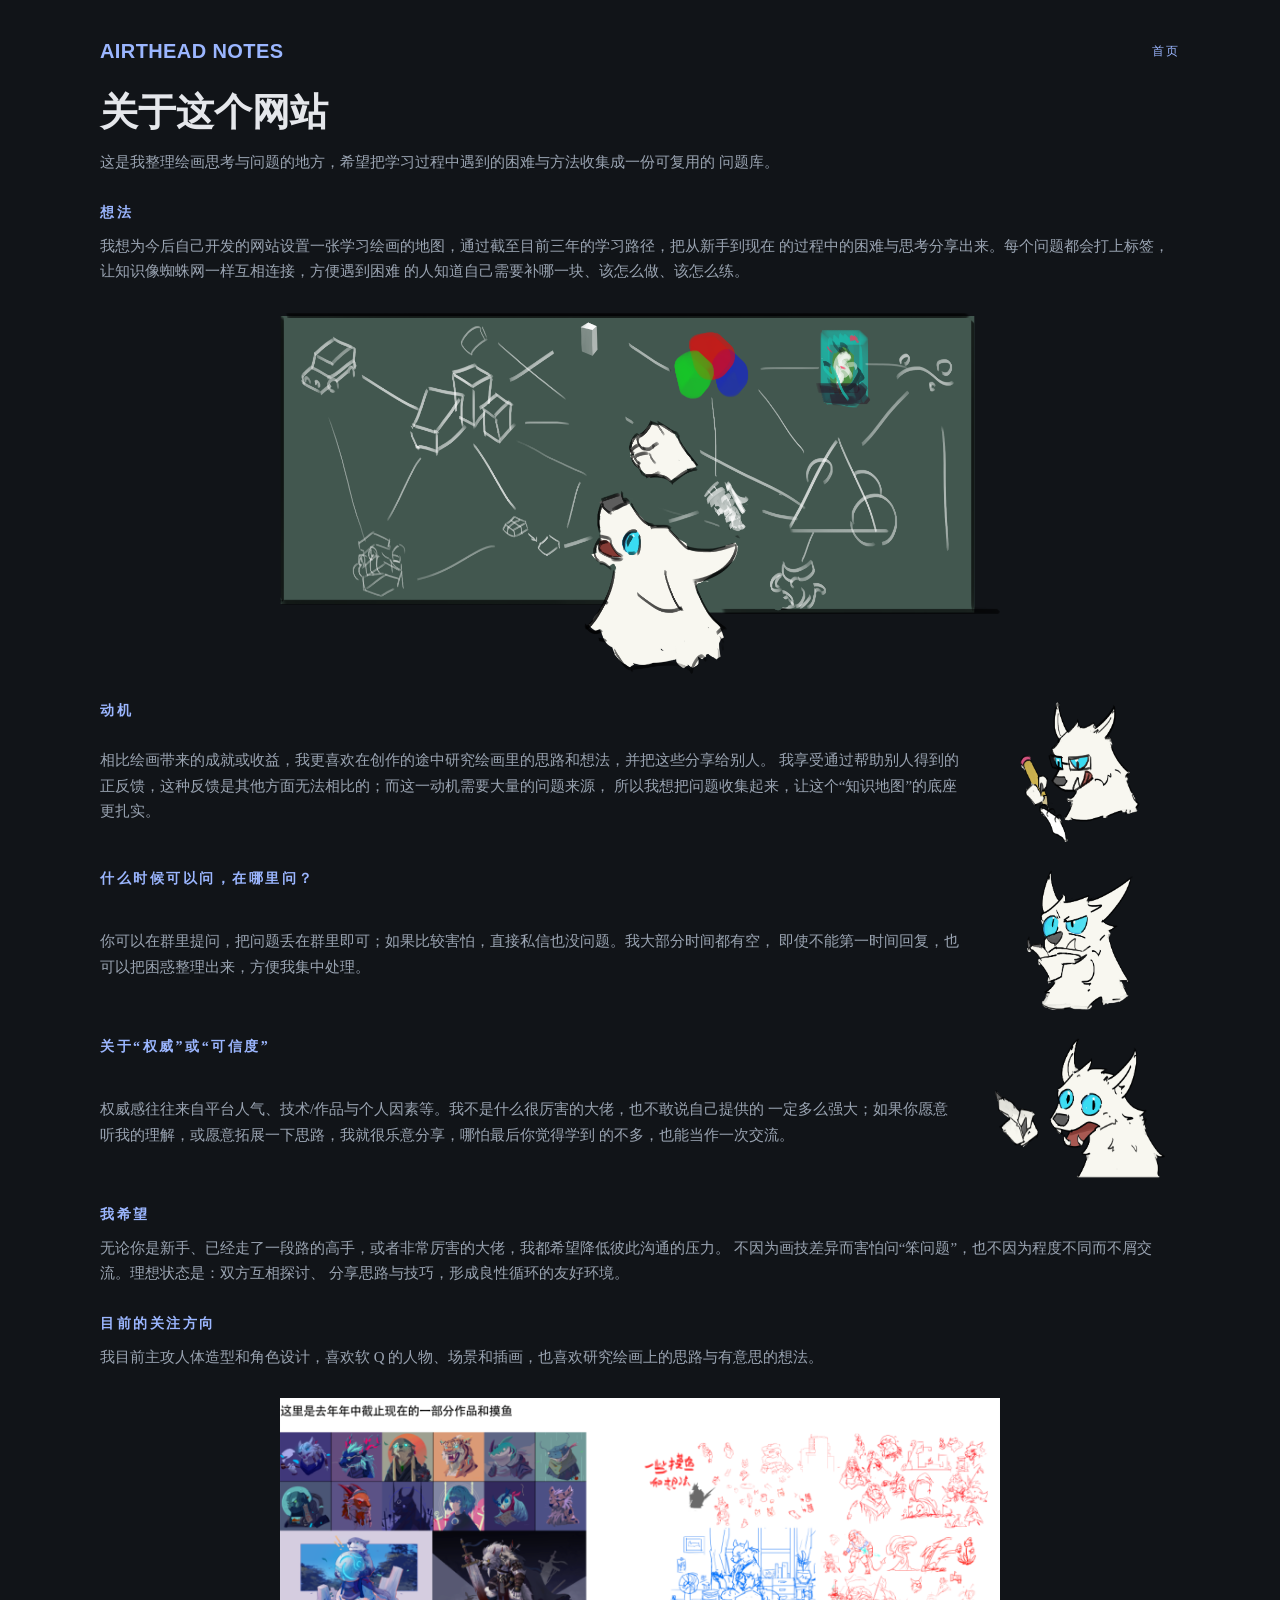
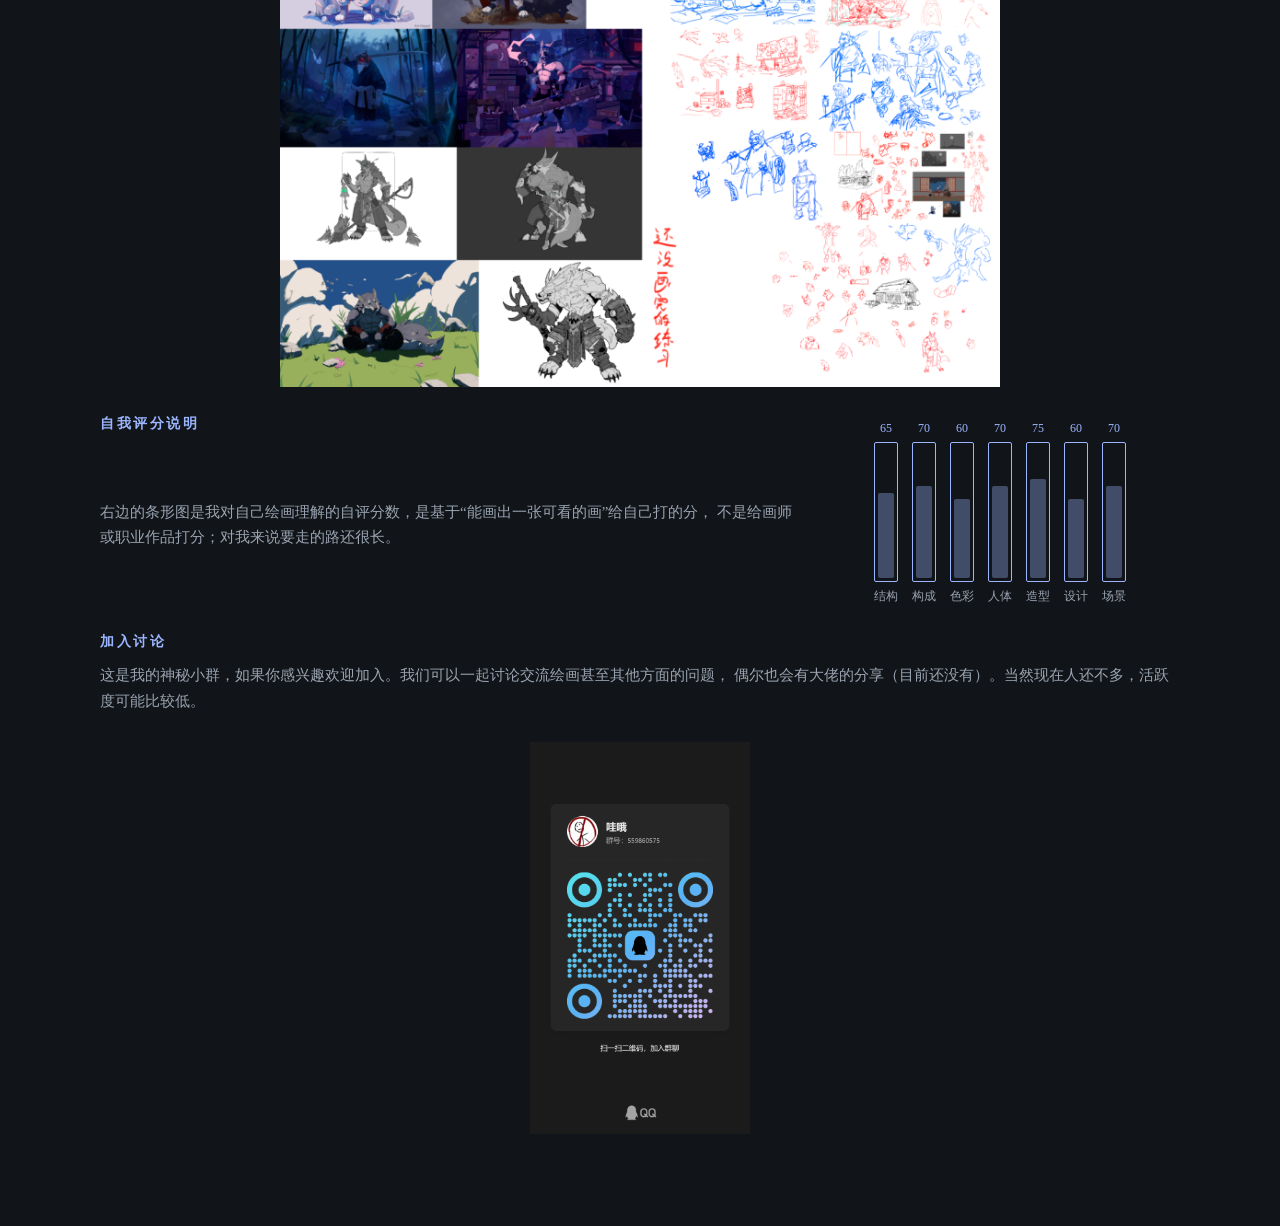
==== pages/about/index.html @ 58196b85 "完善关于页信息" ====
<!DOCTYPE html>
<html lang="zh-Hans" data-theme="dark">
  <head>
    <meta charset="UTF-8" />
    <meta name="viewport" content="width=device-width, initial-scale=1.0" />
    <title>关于 · Airthead</title>
    <link rel="stylesheet" href="../../assets/styles/base.css" />
    <link rel="stylesheet" href="../../assets/styles/common.css" />
    <style>
      .about-hero,
      .about-section {
        display: grid;
        gap: 12px;
        margin-bottom: 28px;
      }

      .about-hero h1 {
        margin: 0;
        font-family: "Optima", "Candara", "Trebuchet MS", sans-serif;
        font-size: clamp(26px, 3vw, 40px);
      }

      .about-hero p,
      .about-section p {
        margin: 0;
        color: var(--muted);
        font-size: 15px;
        line-height: 1.7;
      }

      .about-section h2 {
        margin: 0;
        font-size: 14px;
        text-transform: uppercase;
        letter-spacing: 0.18em;
        color: var(--sage);
      }

      .about-figure {
        margin: 0 0 28px;
      }

      .about-figure img {
        width: 100%;
        height: auto;
      }

      .about-figure.center img {
        width: min(100%, 720px);
        margin: 0 auto;
      }

      .about-figure.qr img {
        width: min(220px, 60vw);
        margin: 0 auto;
      }

      .about-row {
        display: flex;
        flex-wrap: wrap;
        gap: 20px;
        margin-bottom: 28px;
      }

      .about-row .about-section {
        flex: 1 1 320px;
        margin-bottom: 0;
      }

      .about-row .about-figure {
        flex: 0 1 200px;
        margin: 0;
        display: flex;
        justify-content: flex-end;
      }

      .about-row .about-figure img {
        max-height: 140px;
        object-fit: contain;
      }

      .rating-chart {
        flex: 0 1 360px;
        display: flex;
        align-items: flex-end;
        justify-content: center;
        gap: 14px;
        padding-top: 6px;
        margin-left: auto;
      }

      .rating-item {
        display: grid;
        justify-items: center;
        gap: 6px;
        font-size: 12px;
        color: var(--muted);
      }

      .rating-value {
        font-size: 12px;
        color: var(--sage);
      }

      .rating-bar {
        width: 24px;
        height: 140px;
        border: 1px solid var(--sage);
        padding: 3px;
        display: flex;
        align-items: flex-end;
        border-radius: 2px;
      }

      .rating-fill {
        width: 100%;
        height: calc(var(--value) * 1%);
        background: color-mix(in srgb, var(--sage) 35%, transparent);
        border-radius: 2px;
      }

      @media (max-width: 720px) {
        .about-row .about-figure {
          flex-basis: 100%;
          justify-content: center;
        }

        .rating-chart {
          flex: 1 1 100%;
          width: 100%;
          margin-left: 0;
          justify-content: center;
        }
      }
    </style>
  </head>
  <body>
    <div class="container">
      <nav class="nav">
        <div class="brand">Airthead Notes</div>
        <div class="nav-links">
          <a href="../home/">首页</a>
        </div>
      </nav>

      <header class="about-hero">
        <h1>关于这个网站</h1>
        <p>
          这是我整理绘画思考与问题的地方，希望把学习过程中遇到的困难与方法收集成一份可复用的
          问题库。
        </p>
      </header>

      <section class="about-section">
        <h2>想法</h2>
        <p>
          我想为今后自己开发的网站设置一张学习绘画的地图，通过截至目前三年的学习路径，把从新手到现在
          的过程中的困难与思考分享出来。每个问题都会打上标签，让知识像蜘蛛网一样互相连接，方便遇到困难
          的人知道自己需要补哪一块、该怎么做、该怎么练。
        </p>
      </section>

      <figure class="about-figure center">
        <img src="./img/001.png" alt="学习路径与问题地图" />
      </figure>

      <div class="about-row">
        <section class="about-section">
          <h2>动机</h2>
          <p>
            相比绘画带来的成就或收益，我更喜欢在创作的途中研究绘画里的思路和想法，并把这些分享给别人。
            我享受通过帮助别人得到的正反馈，这种反馈是其他方面无法相比的；而这一动机需要大量的问题来源，
            所以我想把问题收集起来，让这个“知识地图”的底座更扎实。
          </p>
        </section>

        <figure class="about-figure">
          <img src="./img/002.png" alt="动机相关草图" />
        </figure>
      </div>

      <div class="about-row">
        <section class="about-section">
          <h2>什么时候可以问，在哪里问？</h2>
          <p>
            你可以在群里提问，把问题丢在群里即可；如果比较害怕，直接私信也没问题。我大部分时间都有空，
            即使不能第一时间回复，也可以把困惑整理出来，方便我集中处理。
          </p>
        </section>

        <figure class="about-figure">
          <img src="./img/003.png" alt="提问方式与交流" />
        </figure>
      </div>

      <div class="about-row">
        <section class="about-section">
          <h2>关于“权威”或“可信度”</h2>
          <p>
            权威感往往来自平台人气、技术/作品与个人因素等。我不是什么很厉害的大佬，也不敢说自己提供的
            一定多么强大；如果你愿意听我的理解，或愿意拓展一下思路，我就很乐意分享，哪怕最后你觉得学到
            的不多，也能当作一次交流。
          </p>
        </section>

        <figure class="about-figure">
          <img src="./img/004.png" alt="可信度与交流说明" />
        </figure>
      </div>



      <section class="about-section">
        <h2>我希望</h2>
        <p>
          无论你是新手、已经走了一段路的高手，或者非常厉害的大佬，我都希望降低彼此沟通的压力。
          不因为画技差异而害怕问“笨问题”，也不因为程度不同而不屑交流。理想状态是：双方互相探讨、
          分享思路与技巧，形成良性循环的友好环境。
        </p>
      </section>

      <section class="about-section">
        <h2>目前的关注方向</h2>
        <p>
          我目前主攻人体造型和角色设计，喜欢软 Q 的人物、场景和插画，也喜欢研究绘画上的思路与有意思的想法。
        </p>
      </section>

      <figure class="about-figure center">
        <img src="./img/006.png" alt="目前关注方向展示" />
      </figure>

      <div class="about-row">
        <section class="about-section">
          <h2>自我评分说明</h2>
          <p>
            右边的条形图是我对自己绘画理解的自评分数，是基于“能画出一张可看的画”给自己打的分，
            不是给画师或职业作品打分；对我来说要走的路还很长。
          </p>
        </section>

        <div class="rating-chart" aria-label="自我评分条形图">
          <div class="rating-item" style="--value: 65">
            <span class="rating-value">65</span>
            <div class="rating-bar"><div class="rating-fill"></div></div>
            <span class="rating-label">结构</span>
          </div>
          <div class="rating-item" style="--value: 70">
            <span class="rating-value">70</span>
            <div class="rating-bar"><div class="rating-fill"></div></div>
            <span class="rating-label">构成</span>
          </div>
          <div class="rating-item" style="--value: 60">
            <span class="rating-value">60</span>
            <div class="rating-bar"><div class="rating-fill"></div></div>
            <span class="rating-label">色彩</span>
          </div>
          <div class="rating-item" style="--value: 70">
            <span class="rating-value">70</span>
            <div class="rating-bar"><div class="rating-fill"></div></div>
            <span class="rating-label">人体</span>
          </div>
          <div class="rating-item" style="--value: 75">
            <span class="rating-value">75</span>
            <div class="rating-bar"><div class="rating-fill"></div></div>
            <span class="rating-label">造型</span>
          </div>
          <div class="rating-item" style="--value: 60">
            <span class="rating-value">60</span>
            <div class="rating-bar"><div class="rating-fill"></div></div>
            <span class="rating-label">设计</span>
          </div>
          <div class="rating-item" style="--value: 70">
            <span class="rating-value">70</span>
            <div class="rating-bar"><div class="rating-fill"></div></div>
            <span class="rating-label">场景</span>
          </div>
        </div>
      </div>

      <section class="about-section">
        <h2>加入讨论</h2>
        <p>
          这是我的神秘小群，如果你感兴趣欢迎加入。我们可以一起讨论交流绘画甚至其他方面的问题，
          偶尔也会有大佬的分享（目前还没有）。当然现在人还不多，活跃度可能比较低。
        </p>
      </section>

      <figure class="about-figure qr">
        <img src="./img/005.jpg" alt="阶段性作品与练习" />
      </figure>
    </div>
  </body>
</html>
---- assets/styles/base.css ----
/* 字体 */
@font-face {
  font-family: "Iosevka Aile";
  src: local("Iosevka Aile"), local("Iosevka");
  font-weight: 400 700;
  font-style: normal;
  font-display: swap;
}

/* 基础变量（可通过 html[data-theme] 强制切换） */
:root {
  color-scheme: light dark;
  --bg: #f6f7f9;
  --ink: #1f2937;
  --muted: #6b7280;
  --sage: #1d4ed8;
  --line: rgba(15, 23, 42, 0.12);
  --max: 1080px;
}

@media (prefers-color-scheme: dark) {
  :root {
    --bg: #111418;
    --ink: #e5e7eb;
    --muted: #9aa4b2;
    --sage: #9bb6ff;
    --line: rgba(226, 232, 240, 0.2);
  }
}

html[data-theme="light"] {
  --bg: #f6f7f9;
  --ink: #1f2937;
  --muted: #6b7280;
  --sage: #1d4ed8;
  --line: rgba(15, 23, 42, 0.12);
}

html[data-theme="dark"] {
  --bg: #111418;
  --ink: #e5e7eb;
  --muted: #9aa4b2;
  --sage: #9bb6ff;
  --line: rgba(226, 232, 240, 0.2);
}

/* 基础重置 */
* {
  box-sizing: border-box;
}

/* 页面基础样式 */
body {
  margin: 0;
  font-family: "Palatino Linotype", "Book Antiqua", Palatino, "Iosevka Aile", serif;
  color: var(--ink);
  background: var(--bg);
  min-height: 100vh;
}

/* 链接默认样式 */
a {
  color: inherit;
  text-decoration: none;
}

/* 图片默认 */
img {
  max-width: 100%;
  display: block;
}
---- assets/styles/common.css ----
/* 通用布局：两页共用（容器 + 顶部） */
.container {
  width: min(92%, var(--max));
  margin: 0 auto;
  padding: 40px 0 64px;
}

.nav {
  display: flex;
  align-items: center;
  gap: 16px;
  margin-bottom: 24px;
}

.brand {
  font-family: "Optima", "Candara", "Trebuchet MS", sans-serif;
  font-weight: 600;
  letter-spacing: 0.02em;
  font-size: 20px;
  text-transform: uppercase;
  color: var(--sage);
}

.nav-links {
  margin-left: auto;
  display: flex;
  gap: 12px;
  font-size: 12px;
  text-transform: uppercase;
  letter-spacing: 0.18em;
  color: var(--sage);
}

.nav-links a {
  color: var(--sage);
}

/* 通用响应式：小屏留白收紧 */
@media (max-width: 720px) {
  .container {
    padding: 28px 0 48px;
  }
}
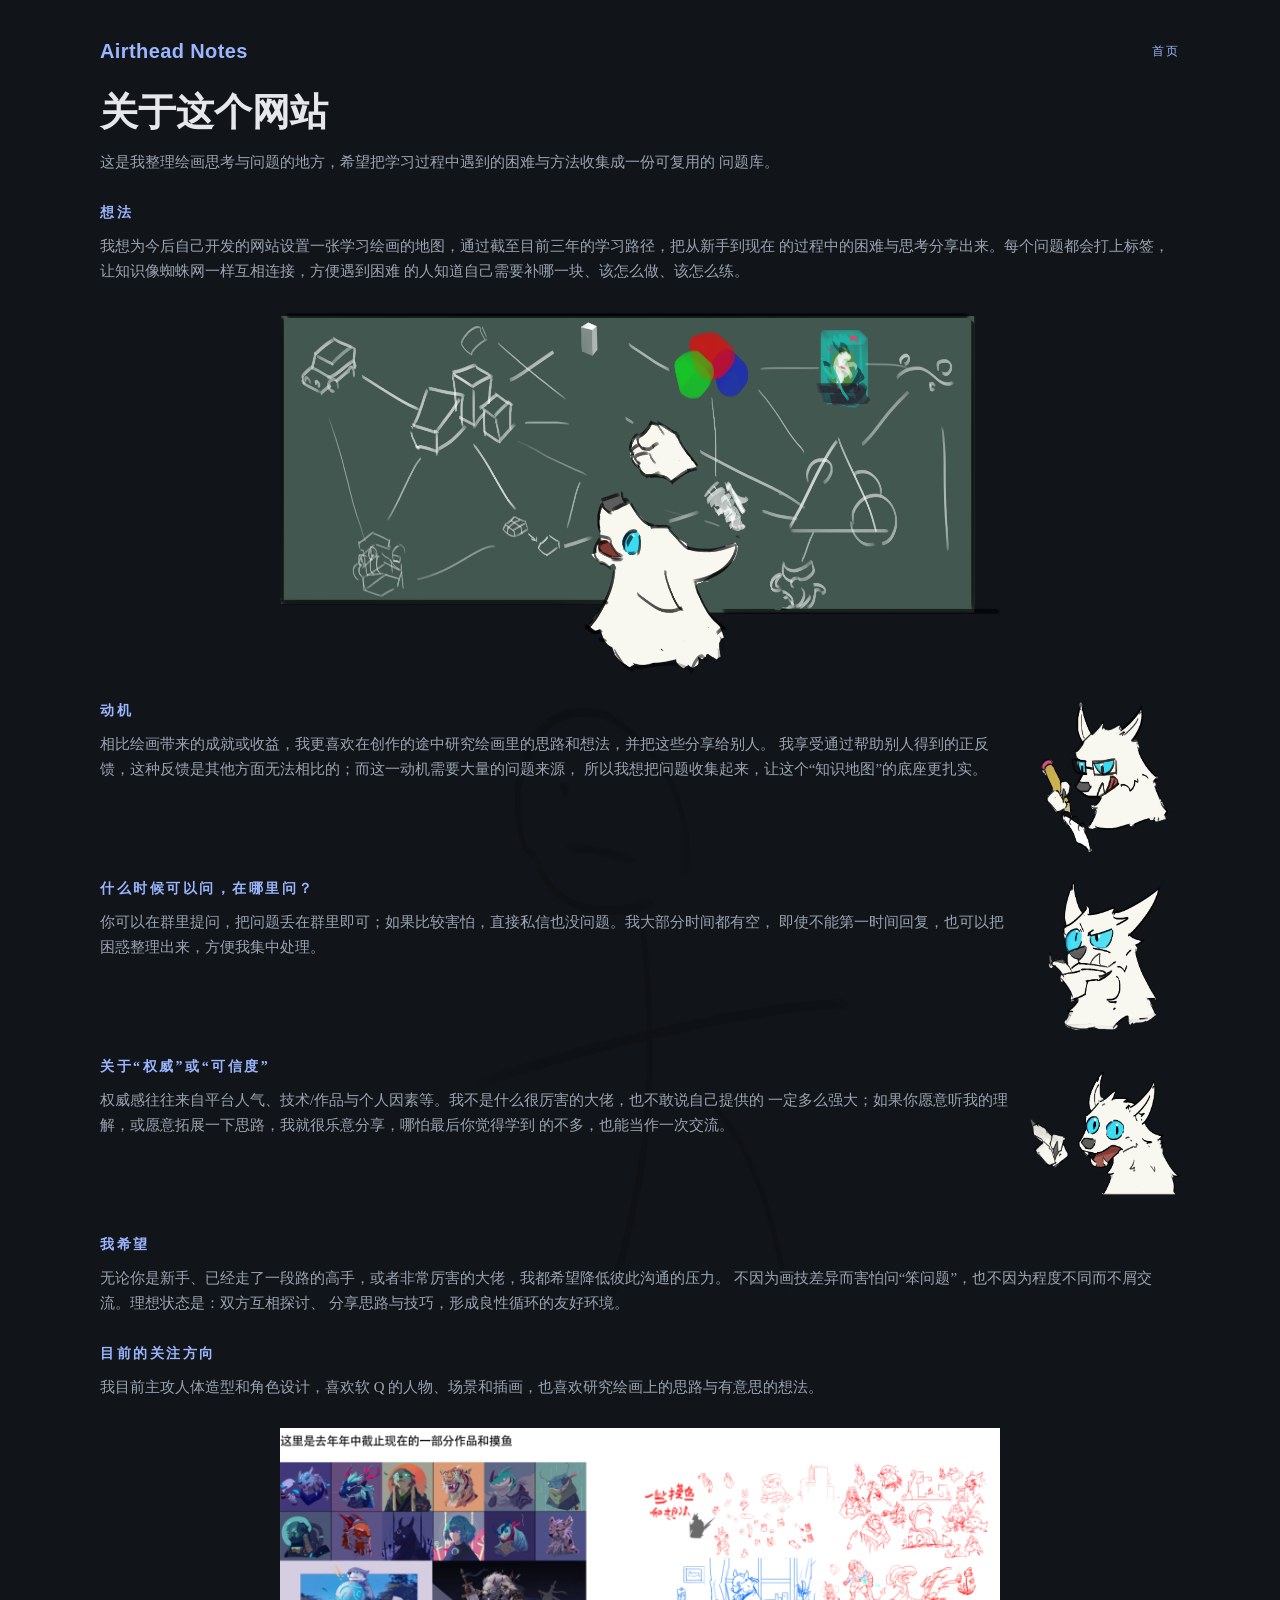
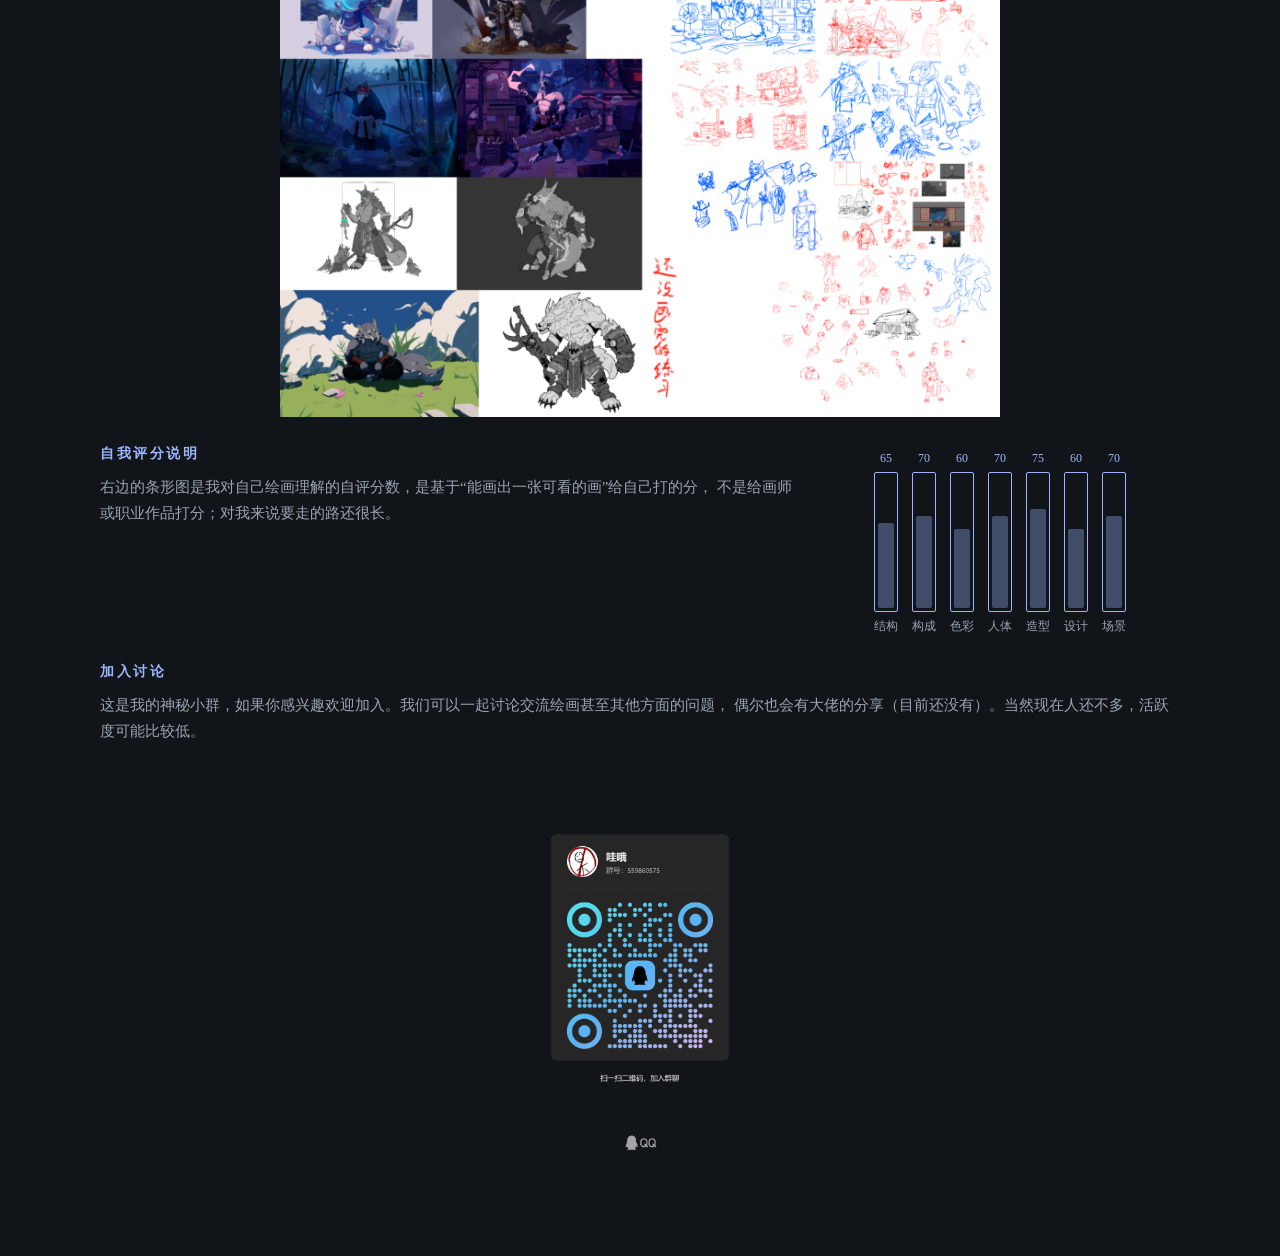
==== commit 2ea77244: "对详情页细节进行一些调整" ====
--- a/pages/about/index.html
+++ b/pages/about/index.html
@@ -31,7 +31,6 @@
       .about-section h2 {
         margin: 0;
         font-size: 14px;
-        text-transform: uppercase;
         letter-spacing: 0.18em;
         color: var(--sage);
       }
@@ -46,47 +45,66 @@
       }
 
       .about-figure.center img {
-        width: min(100%, 720px);
+        width: 720px;
+      }
+
+      .about-figure.qr img {
+        width: 220px;
+      }
+
+      .about-figure.center img,
+      .about-figure.qr img {
         margin: 0 auto;
       }
 
-      .about-figure.qr img {
-        width: min(220px, 60vw);
-        margin: 0 auto;
-      }
-
-      .about-row {
-        display: flex;
-        flex-wrap: wrap;
+      .about-split {
+        display: grid;
+        grid-template-columns: 1fr auto;
         gap: 20px;
+        align-items: start;
         margin-bottom: 28px;
       }
 
-      .about-row .about-section {
-        flex: 1 1 320px;
+      .about-split .about-section {
         margin-bottom: 0;
       }
 
-      .about-row .about-figure {
-        flex: 0 1 200px;
-        margin: 0;
-        display: flex;
-        justify-content: flex-end;
-      }
-
-      .about-row .about-figure img {
-        max-height: 140px;
-        object-fit: contain;
+      .about-split .about-figure {
+        margin: 0;
+      }
+
+      .about-split .about-figure img {
+        width: 150px;
+        height: auto;
+        display: block;
+      }
+
+      .about-frame {
+        position: relative;
+      }
+
+      .about-frame::before {
+        content: "";
+        position: absolute;
+        inset: 0;
+        background: url("./img/007.png") no-repeat center;
+        background-size: clamp(260px, 60%, 520px) auto;
+        opacity: 0.16;
+        pointer-events: none;
+      }
+
+      .about-frame > * {
+        position: relative;
+        z-index: 1;
       }
 
       .rating-chart {
-        flex: 0 1 360px;
+        width: 360px;
         display: flex;
         align-items: flex-end;
         justify-content: center;
         gap: 14px;
         padding-top: 6px;
-        margin-left: auto;
       }
 
       .rating-item {
@@ -119,19 +137,6 @@
         border-radius: 2px;
       }
 
-      @media (max-width: 720px) {
-        .about-row .about-figure {
-          flex-basis: 100%;
-          justify-content: center;
-        }
-
-        .rating-chart {
-          flex: 1 1 100%;
-          width: 100%;
-          margin-left: 0;
-          justify-content: center;
-        }
-      }
     </style>
   </head>
   <body>
@@ -164,7 +169,8 @@
         <img src="./img/001.png" alt="学习路径与问题地图" />
       </figure>
 
-      <div class="about-row">
+      <div class="about-frame">
+      <div class="about-split">
         <section class="about-section">
           <h2>动机</h2>
           <p>
@@ -179,7 +185,7 @@
         </figure>
       </div>
 
-      <div class="about-row">
+      <div class="about-split">
         <section class="about-section">
           <h2>什么时候可以问，在哪里问？</h2>
           <p>
@@ -193,7 +199,7 @@
         </figure>
       </div>
 
-      <div class="about-row">
+      <div class="about-split">
         <section class="about-section">
           <h2>关于“权威”或“可信度”</h2>
           <p>
@@ -208,16 +214,15 @@
         </figure>
       </div>
 
-
-
-      <section class="about-section">
-        <h2>我希望</h2>
-        <p>
-          无论你是新手、已经走了一段路的高手，或者非常厉害的大佬，我都希望降低彼此沟通的压力。
-          不因为画技差异而害怕问“笨问题”，也不因为程度不同而不屑交流。理想状态是：双方互相探讨、
-          分享思路与技巧，形成良性循环的友好环境。
-        </p>
-      </section>
+        <section class="about-section">
+          <h2>我希望</h2>
+          <p>
+            无论你是新手、已经走了一段路的高手，或者非常厉害的大佬，我都希望降低彼此沟通的压力。
+            不因为画技差异而害怕问“笨问题”，也不因为程度不同而不屑交流。理想状态是：双方互相探讨、
+            分享思路与技巧，形成良性循环的友好环境。
+          </p>
+        </section>
+      </div>
 
       <section class="about-section">
         <h2>目前的关注方向</h2>
@@ -230,7 +235,7 @@
         <img src="./img/006.png" alt="目前关注方向展示" />
       </figure>
 
-      <div class="about-row">
+      <div class="about-split">
         <section class="about-section">
           <h2>自我评分说明</h2>
           <p>
@@ -287,7 +292,7 @@
       </section>
 
       <figure class="about-figure qr">
-        <img src="./img/005.jpg" alt="阶段性作品与练习" />
+        <img src="./img/005.png" alt="阶段性作品与练习" />
       </figure>
     </div>
   </body>
--- a/assets/styles/common.css
+++ b/assets/styles/common.css
@@ -17,7 +17,6 @@
   font-weight: 600;
   letter-spacing: 0.02em;
   font-size: 20px;
-  text-transform: uppercase;
   color: var(--sage);
 }
 
@@ -26,7 +25,6 @@
   display: flex;
   gap: 12px;
   font-size: 12px;
-  text-transform: uppercase;
   letter-spacing: 0.18em;
   color: var(--sage);
 }
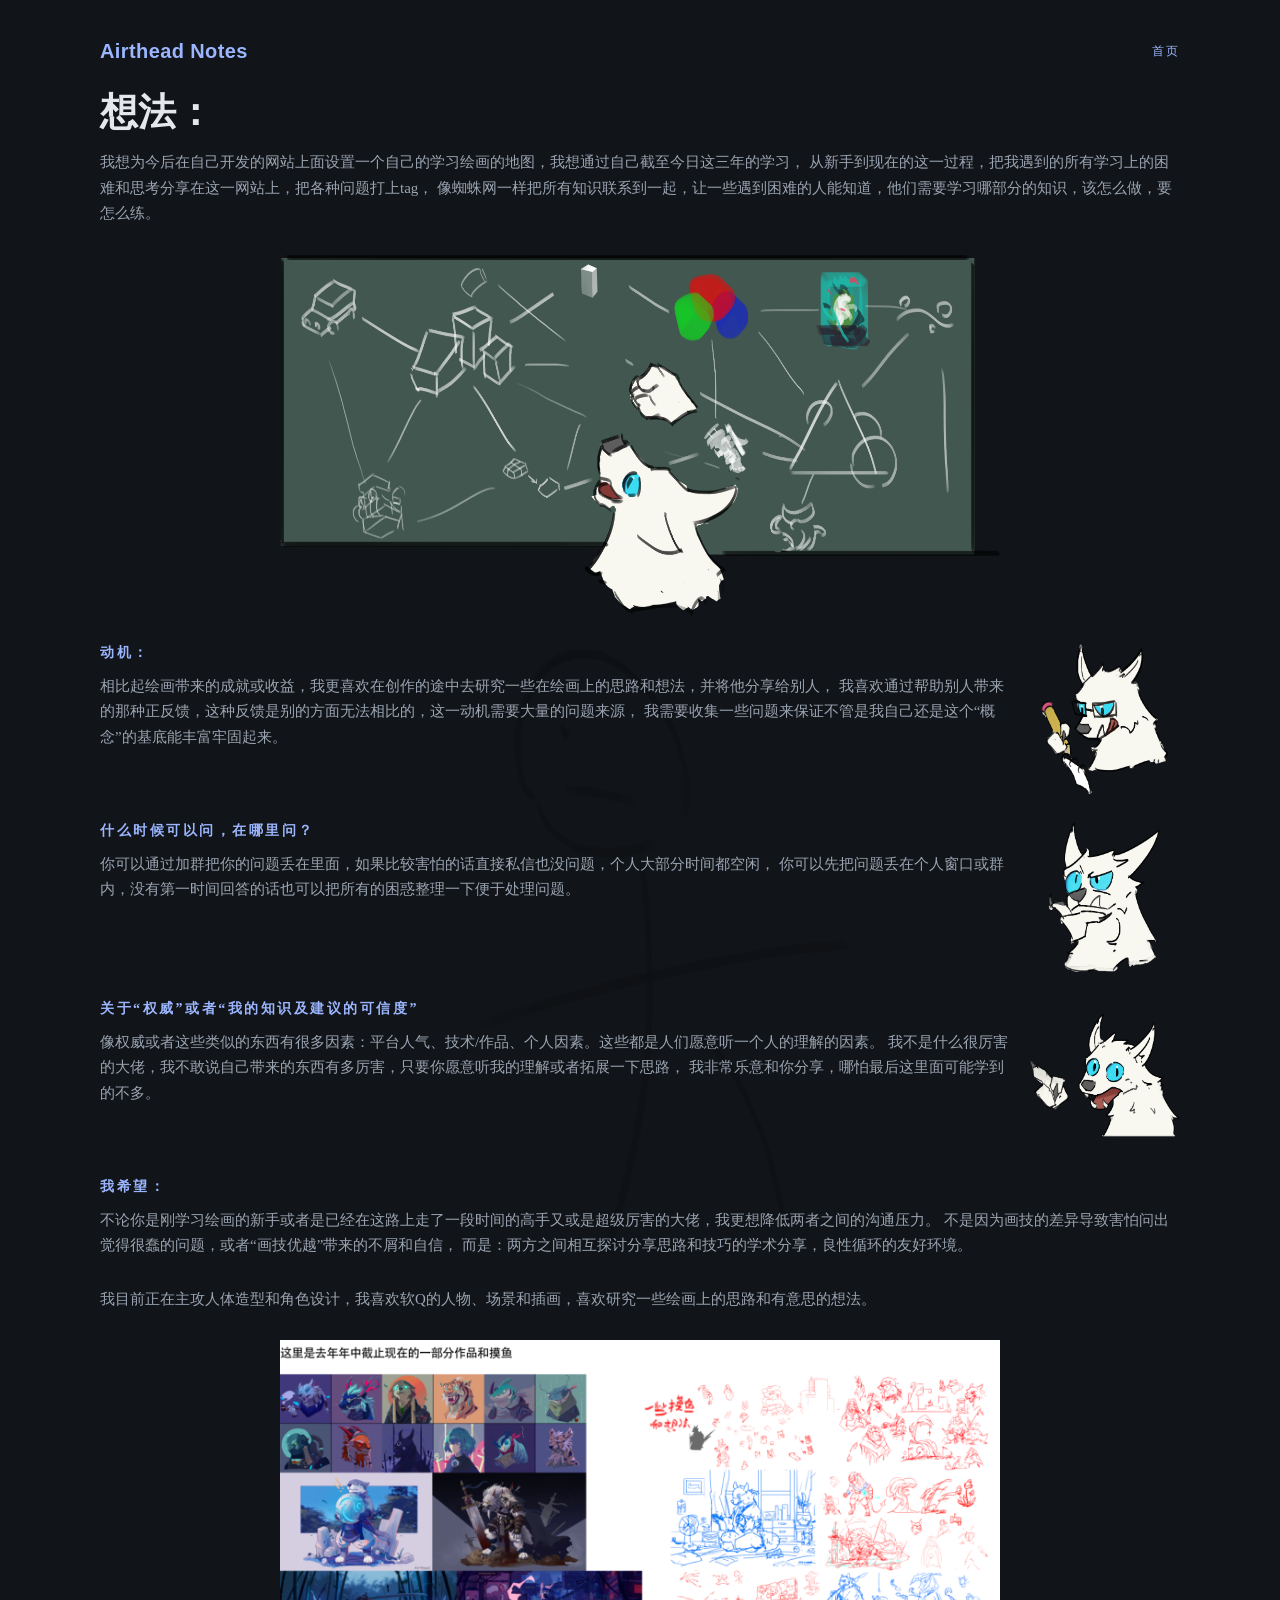
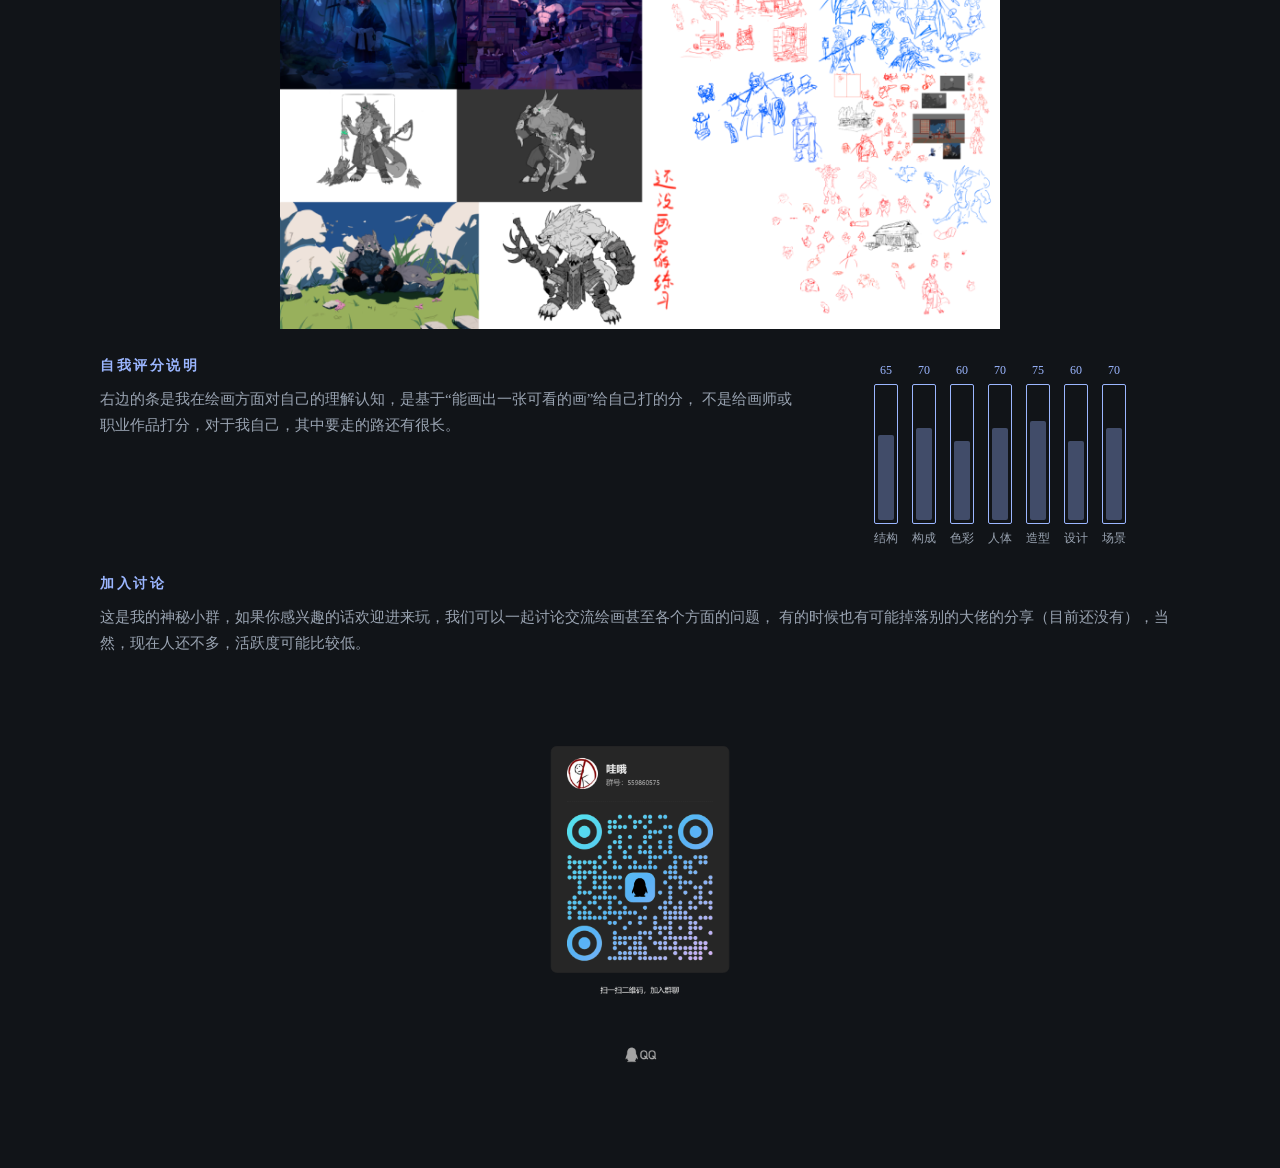
==== commit cce8d27a: "对齐关于页的描述信息" ====
--- a/pages/about/index.html
+++ b/pages/about/index.html
@@ -81,13 +81,14 @@
 
       .about-frame {
         position: relative;
+        --about-watermark: url("./img/007.png");
       }
 
       .about-frame::before {
         content: "";
         position: absolute;
         inset: 0;
-        background: url("./img/007.png") no-repeat center;
+        background: var(--about-watermark) no-repeat center;
         background-size: clamp(260px, 60%, 520px) auto;
         opacity: 0.16;
         pointer-events: none;
@@ -149,98 +150,89 @@
       </nav>
 
       <header class="about-hero">
-        <h1>关于这个网站</h1>
+        <h1>想法：</h1>
         <p>
-          这是我整理绘画思考与问题的地方，希望把学习过程中遇到的困难与方法收集成一份可复用的
-          问题库。
+          我想为今后在自己开发的网站上面设置一个自己的学习绘画的地图，我想通过自己截至今日这三年的学习，
+          从新手到现在的这一过程，把我遇到的所有学习上的困难和思考分享在这一网站上，把各种问题打上tag，
+          像蜘蛛网一样把所有知识联系到一起，让一些遇到困难的人能知道，他们需要学习哪部分的知识，该怎么做，要怎么练。
         </p>
       </header>
-
-      <section class="about-section">
-        <h2>想法</h2>
-        <p>
-          我想为今后自己开发的网站设置一张学习绘画的地图，通过截至目前三年的学习路径，把从新手到现在
-          的过程中的困难与思考分享出来。每个问题都会打上标签，让知识像蜘蛛网一样互相连接，方便遇到困难
-          的人知道自己需要补哪一块、该怎么做、该怎么练。
-        </p>
-      </section>
 
       <figure class="about-figure center">
         <img src="./img/001.png" alt="学习路径与问题地图" />
       </figure>
 
       <div class="about-frame">
-      <div class="about-split">
+        <div class="about-split">
+          <section class="about-section">
+            <h2>动机：</h2>
+            <p>
+              相比起绘画带来的成就或收益，我更喜欢在创作的途中去研究一些在绘画上的思路和想法，并将他分享给别人，
+              我喜欢通过帮助别人带来的那种正反馈，这种反馈是别的方面无法相比的，这一动机需要大量的问题来源，
+              我需要收集一些问题来保证不管是我自己还是这个“概念”的基底能丰富牢固起来。
+            </p>
+          </section>
+
+          <figure class="about-figure">
+            <img src="./img/002.png" alt="动机相关草图" />
+          </figure>
+        </div>
+
+        <div class="about-split">
+          <section class="about-section">
+            <h2>什么时候可以问，在哪里问？</h2>
+            <p>
+              你可以通过加群把你的问题丢在里面，如果比较害怕的话直接私信也没问题，个人大部分时间都空闲，
+              你可以先把问题丢在个人窗口或群内，没有第一时间回答的话也可以把所有的困惑整理一下便于处理问题。
+            </p>
+          </section>
+
+          <figure class="about-figure">
+            <img src="./img/003.png" alt="提问方式与交流" />
+          </figure>
+        </div>
+
+        <div class="about-split">
+          <section class="about-section">
+            <h2>关于“权威”或者“我的知识及建议的可信度”</h2>
+            <p>
+              像权威或者这些类似的东西有很多因素：平台人气、技术/作品、个人因素。这些都是人们愿意听一个人的理解的因素。
+              我不是什么很厉害的大佬，我不敢说自己带来的东西有多厉害，只要你愿意听我的理解或者拓展一下思路，
+              我非常乐意和你分享，哪怕最后这里面可能学到的不多。
+            </p>
+          </section>
+
+          <figure class="about-figure">
+            <img src="./img/004.png" alt="可信度与交流说明" />
+          </figure>
+        </div>
+
         <section class="about-section">
-          <h2>动机</h2>
+          <h2>我希望：</h2>
           <p>
-            相比绘画带来的成就或收益，我更喜欢在创作的途中研究绘画里的思路和想法，并把这些分享给别人。
-            我享受通过帮助别人得到的正反馈，这种反馈是其他方面无法相比的；而这一动机需要大量的问题来源，
-            所以我想把问题收集起来，让这个“知识地图”的底座更扎实。
-          </p>
-        </section>
-
-        <figure class="about-figure">
-          <img src="./img/002.png" alt="动机相关草图" />
-        </figure>
-      </div>
-
-      <div class="about-split">
-        <section class="about-section">
-          <h2>什么时候可以问，在哪里问？</h2>
-          <p>
-            你可以在群里提问，把问题丢在群里即可；如果比较害怕，直接私信也没问题。我大部分时间都有空，
-            即使不能第一时间回复，也可以把困惑整理出来，方便我集中处理。
-          </p>
-        </section>
-
-        <figure class="about-figure">
-          <img src="./img/003.png" alt="提问方式与交流" />
-        </figure>
-      </div>
-
-      <div class="about-split">
-        <section class="about-section">
-          <h2>关于“权威”或“可信度”</h2>
-          <p>
-            权威感往往来自平台人气、技术/作品与个人因素等。我不是什么很厉害的大佬，也不敢说自己提供的
-            一定多么强大；如果你愿意听我的理解，或愿意拓展一下思路，我就很乐意分享，哪怕最后你觉得学到
-            的不多，也能当作一次交流。
-          </p>
-        </section>
-
-        <figure class="about-figure">
-          <img src="./img/004.png" alt="可信度与交流说明" />
-        </figure>
-      </div>
-
-        <section class="about-section">
-          <h2>我希望</h2>
-          <p>
-            无论你是新手、已经走了一段路的高手，或者非常厉害的大佬，我都希望降低彼此沟通的压力。
-            不因为画技差异而害怕问“笨问题”，也不因为程度不同而不屑交流。理想状态是：双方互相探讨、
-            分享思路与技巧，形成良性循环的友好环境。
+            不论你是刚学习绘画的新手或者是已经在这路上走了一段时间的高手又或是超级厉害的大佬，我更想降低两者之间的沟通压力。
+            不是因为画技的差异导致害怕问出觉得很蠢的问题，或者“画技优越”带来的不屑和自信，
+            而是：两方之间相互探讨分享思路和技巧的学术分享，良性循环的友好环境。
           </p>
         </section>
       </div>
 
       <section class="about-section">
-        <h2>目前的关注方向</h2>
         <p>
-          我目前主攻人体造型和角色设计，喜欢软 Q 的人物、场景和插画，也喜欢研究绘画上的思路与有意思的想法。
+          我目前正在主攻人体造型和角色设计，我喜欢软Q的人物、场景和插画，喜欢研究一些绘画上的思路和有意思的想法。
         </p>
       </section>
 
       <figure class="about-figure center">
-        <img src="./img/006.png" alt="目前关注方向展示" />
+        <img class="zoomable" src="./img/006.png" alt="目前关注方向展示" data-zoom="./img/006.png" />
       </figure>
 
       <div class="about-split">
         <section class="about-section">
           <h2>自我评分说明</h2>
           <p>
-            右边的条形图是我对自己绘画理解的自评分数，是基于“能画出一张可看的画”给自己打的分，
-            不是给画师或职业作品打分；对我来说要走的路还很长。
+            右边的条是我在绘画方面对自己的理解认知，是基于“能画出一张可看的画”给自己打的分，
+            不是给画师或职业作品打分，对于我自己，其中要走的路还有很长。
           </p>
         </section>
 
@@ -286,8 +278,8 @@
       <section class="about-section">
         <h2>加入讨论</h2>
         <p>
-          这是我的神秘小群，如果你感兴趣欢迎加入。我们可以一起讨论交流绘画甚至其他方面的问题，
-          偶尔也会有大佬的分享（目前还没有）。当然现在人还不多，活跃度可能比较低。
+          这是我的神秘小群，如果你感兴趣的话欢迎进来玩，我们可以一起讨论交流绘画甚至各个方面的问题，
+          有的时候也有可能掉落别的大佬的分享（目前还没有），当然，现在人还不多，活跃度可能比较低。
         </p>
       </section>
 
@@ -295,5 +287,16 @@
         <img src="./img/005.png" alt="阶段性作品与练习" />
       </figure>
     </div>
+
+    <script src="../../assets/js/image-viewer.js"></script>
+    <script>
+      (() => {
+        const chance = 0.01;
+        if (Math.random() > chance) return;
+        const frame = document.querySelector(".about-frame");
+        if (!frame) return;
+        frame.style.setProperty("--about-watermark", "url('./img/007-01.png')");
+      })();
+    </script>
   </body>
 </html>
--- a/assets/styles/common.css
+++ b/assets/styles/common.css
@@ -33,6 +33,33 @@
   color: var(--sage);
 }
 
+.image-viewer {
+  position: fixed;
+  inset: 0;
+  background: rgba(10, 12, 16, 0.88);
+  display: none;
+  align-items: center;
+  justify-content: center;
+  z-index: 999;
+  padding: 24px;
+}
+
+.image-viewer.is-open {
+  display: flex;
+}
+
+.image-viewer img {
+  max-width: min(1100px, 92vw);
+  max-height: 92vh;
+  width: auto;
+  height: auto;
+  display: block;
+}
+
+.zoomable {
+  cursor: zoom-in;
+}
+
 /* 通用响应式：小屏留白收紧 */
 @media (max-width: 720px) {
   .container {
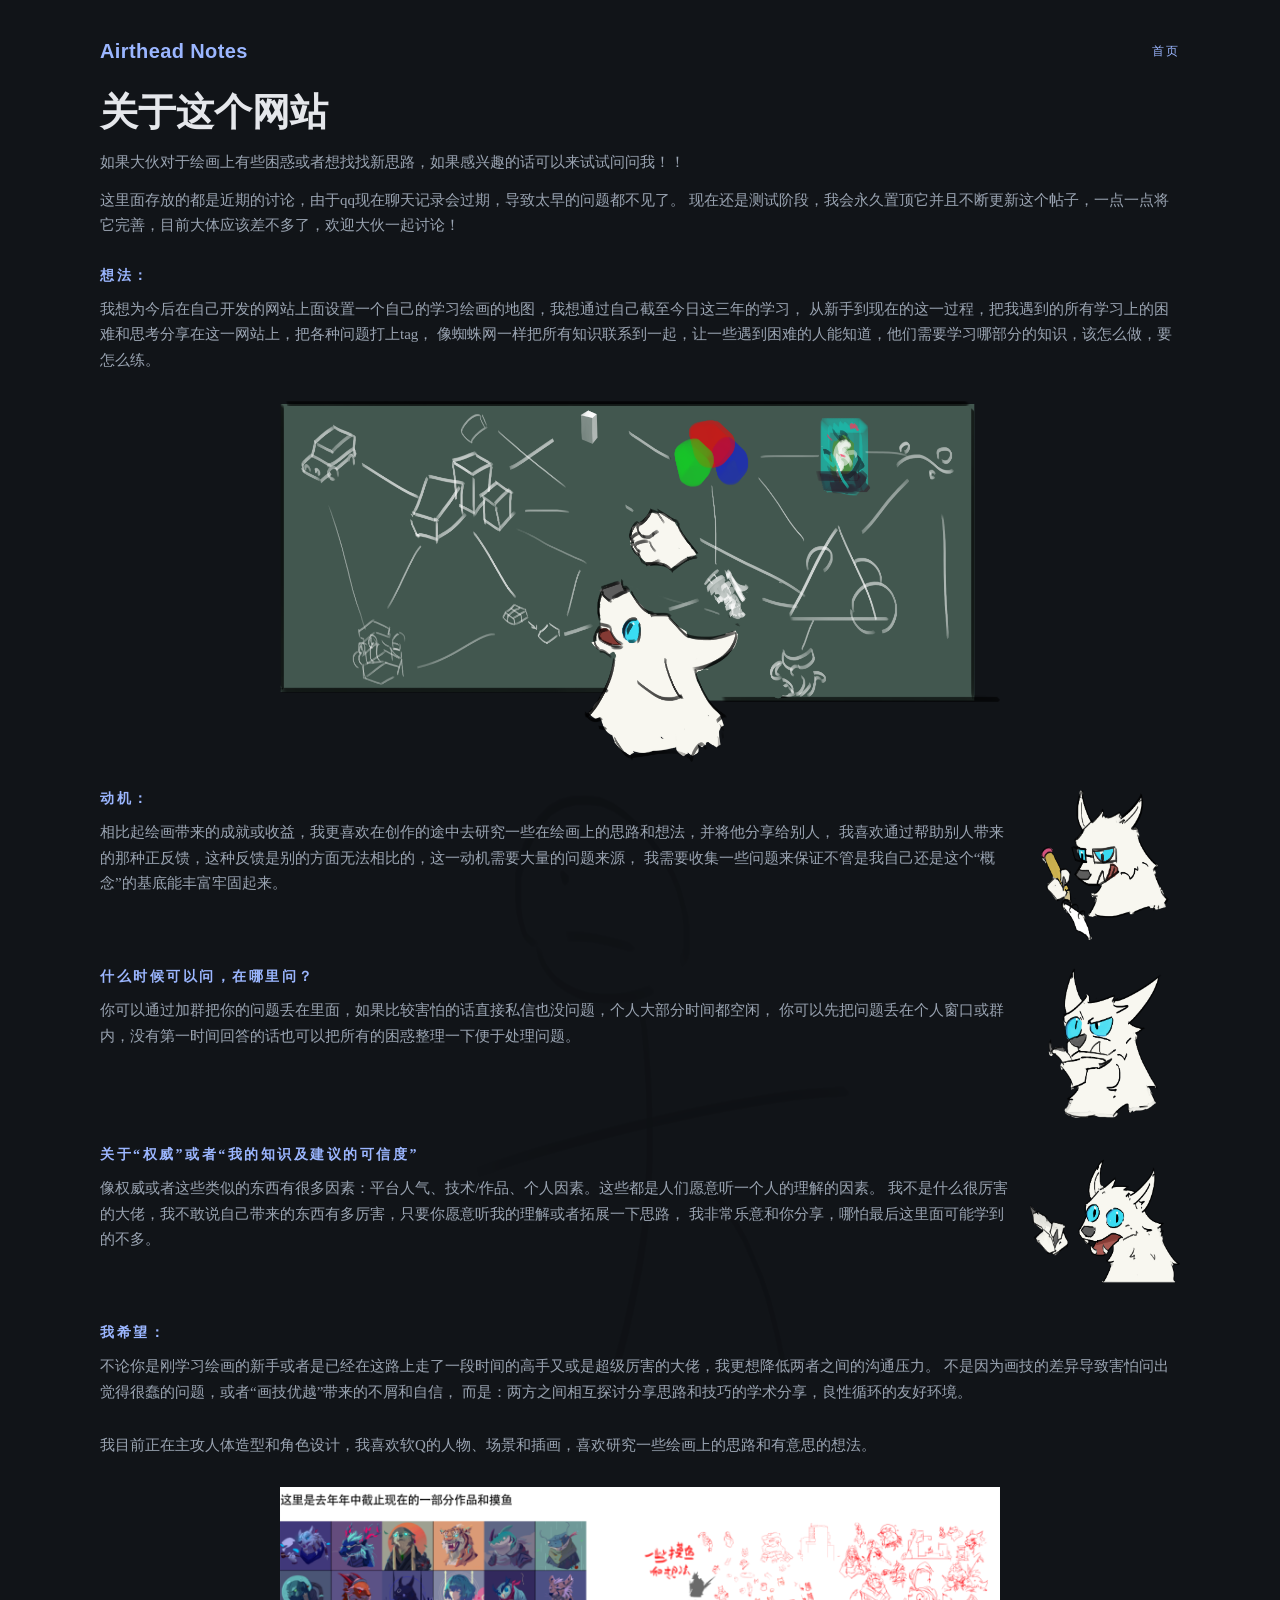
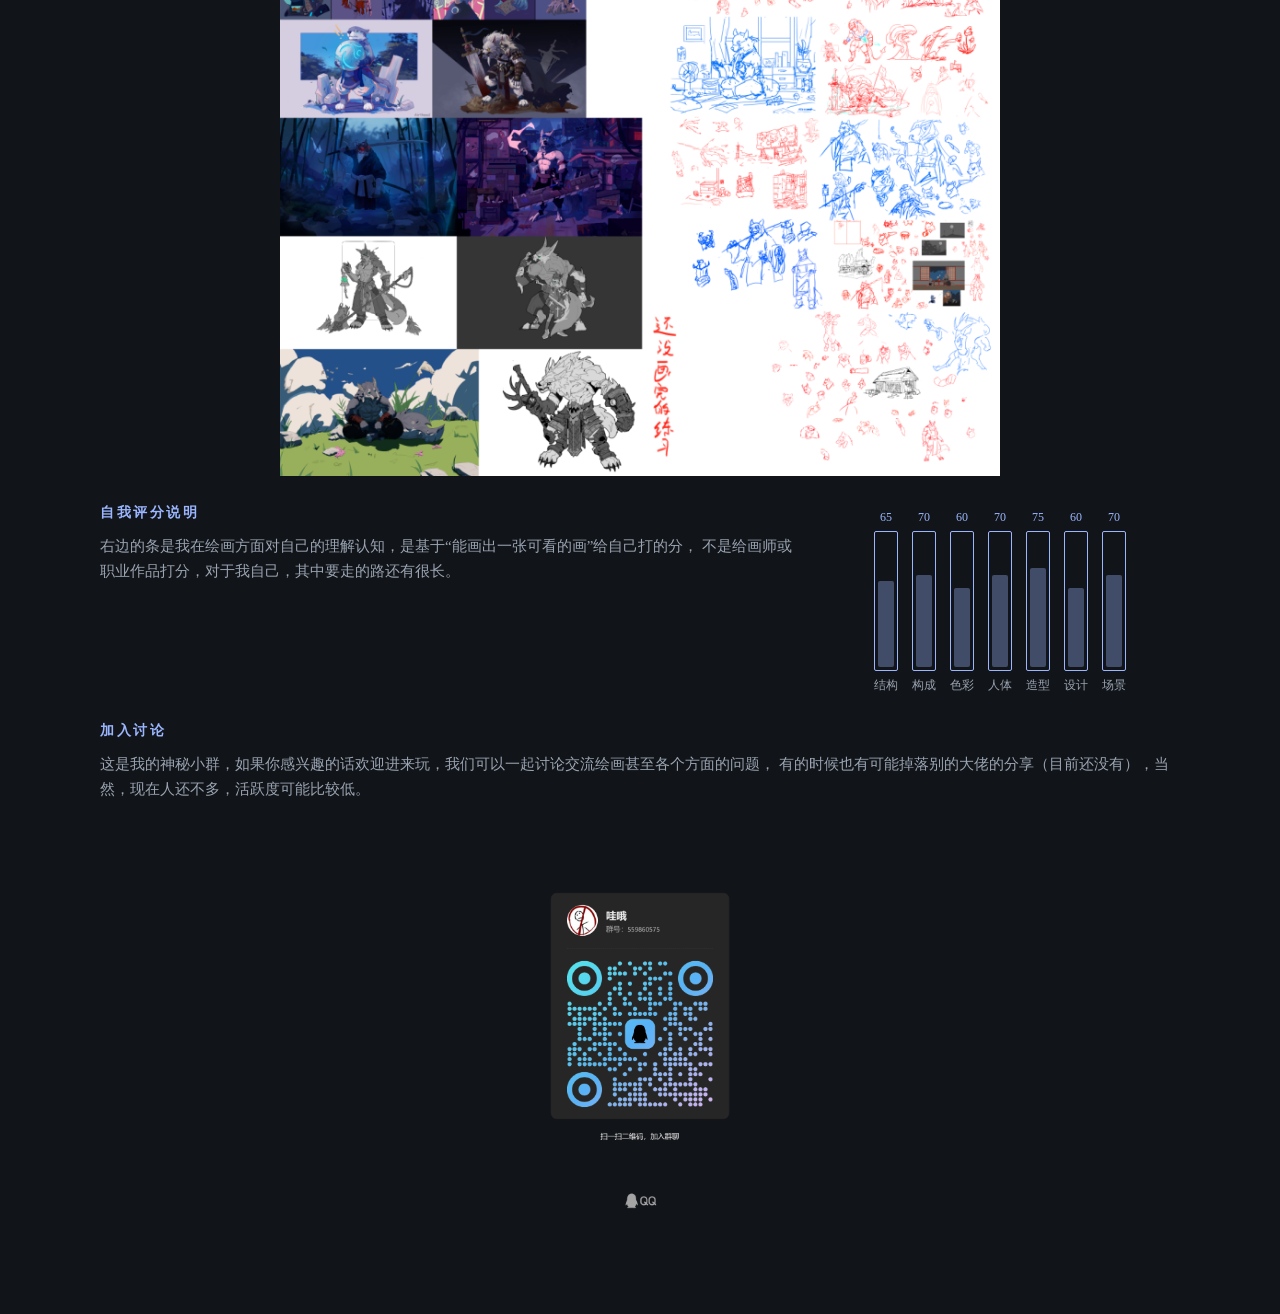
==== commit 07daa8bb: "对齐了部分关于页的描述" ====
--- a/pages/about/index.html
+++ b/pages/about/index.html
@@ -1,302 +1,329 @@
 <!DOCTYPE html>
 <html lang="zh-Hans" data-theme="dark">
-  <head>
-    <meta charset="UTF-8" />
-    <meta name="viewport" content="width=device-width, initial-scale=1.0" />
-    <title>关于 · Airthead</title>
-    <link rel="stylesheet" href="../../assets/styles/base.css" />
-    <link rel="stylesheet" href="../../assets/styles/common.css" />
-    <style>
-      .about-hero,
-      .about-section {
-        display: grid;
-        gap: 12px;
-        margin-bottom: 28px;
-      }
-
-      .about-hero h1 {
-        margin: 0;
-        font-family: "Optima", "Candara", "Trebuchet MS", sans-serif;
-        font-size: clamp(26px, 3vw, 40px);
-      }
-
-      .about-hero p,
-      .about-section p {
-        margin: 0;
-        color: var(--muted);
-        font-size: 15px;
-        line-height: 1.7;
-      }
-
-      .about-section h2 {
-        margin: 0;
-        font-size: 14px;
-        letter-spacing: 0.18em;
-        color: var(--sage);
-      }
-
-      .about-figure {
-        margin: 0 0 28px;
-      }
-
-      .about-figure img {
-        width: 100%;
-        height: auto;
-      }
-
-      .about-figure.center img {
-        width: 720px;
-      }
-
-      .about-figure.qr img {
-        width: 220px;
-      }
-
-      .about-figure.center img,
-      .about-figure.qr img {
-        margin: 0 auto;
-      }
-
-      .about-split {
-        display: grid;
-        grid-template-columns: 1fr auto;
-        gap: 20px;
-        align-items: start;
-        margin-bottom: 28px;
-      }
-
-      .about-split .about-section {
-        margin-bottom: 0;
-      }
-
-      .about-split .about-figure {
-        margin: 0;
-      }
-
-      .about-split .about-figure img {
-        width: 150px;
-        height: auto;
-        display: block;
-      }
-
-      .about-frame {
-        position: relative;
-        --about-watermark: url("./img/007.png");
-      }
-
-      .about-frame::before {
-        content: "";
-        position: absolute;
-        inset: 0;
-        background: var(--about-watermark) no-repeat center;
-        background-size: clamp(260px, 60%, 520px) auto;
-        opacity: 0.16;
-        pointer-events: none;
-      }
-
-      .about-frame > * {
-        position: relative;
-        z-index: 1;
-      }
-
-      .rating-chart {
-        width: 360px;
-        display: flex;
-        align-items: flex-end;
-        justify-content: center;
-        gap: 14px;
-        padding-top: 6px;
-      }
-
-      .rating-item {
-        display: grid;
-        justify-items: center;
-        gap: 6px;
-        font-size: 12px;
-        color: var(--muted);
-      }
-
-      .rating-value {
-        font-size: 12px;
-        color: var(--sage);
-      }
-
-      .rating-bar {
-        width: 24px;
-        height: 140px;
-        border: 1px solid var(--sage);
-        padding: 3px;
-        display: flex;
-        align-items: flex-end;
-        border-radius: 2px;
-      }
-
-      .rating-fill {
-        width: 100%;
-        height: calc(var(--value) * 1%);
-        background: color-mix(in srgb, var(--sage) 35%, transparent);
-        border-radius: 2px;
-      }
-
-    </style>
-  </head>
-  <body>
-    <div class="container">
-      <nav class="nav">
-        <div class="brand">Airthead Notes</div>
-        <div class="nav-links">
-          <a href="../home/">首页</a>
-        </div>
-      </nav>
-
-      <header class="about-hero">
-        <h1>想法：</h1>
-        <p>
-          我想为今后在自己开发的网站上面设置一个自己的学习绘画的地图，我想通过自己截至今日这三年的学习，
-          从新手到现在的这一过程，把我遇到的所有学习上的困难和思考分享在这一网站上，把各种问题打上tag，
-          像蜘蛛网一样把所有知识联系到一起，让一些遇到困难的人能知道，他们需要学习哪部分的知识，该怎么做，要怎么练。
-        </p>
-      </header>
-
-      <figure class="about-figure center">
-        <img src="./img/001.png" alt="学习路径与问题地图" />
-      </figure>
-
-      <div class="about-frame">
-        <div class="about-split">
-          <section class="about-section">
-            <h2>动机：</h2>
-            <p>
-              相比起绘画带来的成就或收益，我更喜欢在创作的途中去研究一些在绘画上的思路和想法，并将他分享给别人，
-              我喜欢通过帮助别人带来的那种正反馈，这种反馈是别的方面无法相比的，这一动机需要大量的问题来源，
-              我需要收集一些问题来保证不管是我自己还是这个“概念”的基底能丰富牢固起来。
-            </p>
-          </section>
-
-          <figure class="about-figure">
-            <img src="./img/002.png" alt="动机相关草图" />
-          </figure>
-        </div>
-
-        <div class="about-split">
-          <section class="about-section">
-            <h2>什么时候可以问，在哪里问？</h2>
-            <p>
-              你可以通过加群把你的问题丢在里面，如果比较害怕的话直接私信也没问题，个人大部分时间都空闲，
-              你可以先把问题丢在个人窗口或群内，没有第一时间回答的话也可以把所有的困惑整理一下便于处理问题。
-            </p>
-          </section>
-
-          <figure class="about-figure">
-            <img src="./img/003.png" alt="提问方式与交流" />
-          </figure>
-        </div>
-
-        <div class="about-split">
-          <section class="about-section">
-            <h2>关于“权威”或者“我的知识及建议的可信度”</h2>
-            <p>
-              像权威或者这些类似的东西有很多因素：平台人气、技术/作品、个人因素。这些都是人们愿意听一个人的理解的因素。
-              我不是什么很厉害的大佬，我不敢说自己带来的东西有多厉害，只要你愿意听我的理解或者拓展一下思路，
-              我非常乐意和你分享，哪怕最后这里面可能学到的不多。
-            </p>
-          </section>
-
-          <figure class="about-figure">
-            <img src="./img/004.png" alt="可信度与交流说明" />
-          </figure>
-        </div>
-
+
+<head>
+  <meta charset="UTF-8" />
+  <meta name="viewport" content="width=device-width, initial-scale=1.0" />
+  <title>关于 · Airthead</title>
+  <link rel="stylesheet" href="../../assets/styles/base.css" />
+  <link rel="stylesheet" href="../../assets/styles/common.css" />
+  <style>
+    .about-hero,
+    .about-section {
+      display: grid;
+      gap: 12px;
+      margin-bottom: 28px;
+    }
+
+    .about-hero h1 {
+      margin: 0;
+      font-family: "Optima", "Candara", "Trebuchet MS", sans-serif;
+      font-size: clamp(26px, 3vw, 40px);
+    }
+
+    .about-hero p,
+    .about-section p {
+      margin: 0;
+      color: var(--muted);
+      font-size: 15px;
+      line-height: 1.7;
+    }
+
+    .about-section h2 {
+      margin: 0;
+      font-size: 14px;
+      letter-spacing: 0.18em;
+      color: var(--sage);
+    }
+
+    .about-figure {
+      margin: 0 0 28px;
+    }
+
+    .about-figure img {
+      width: 100%;
+      height: auto;
+    }
+
+    .about-figure.center img {
+      width: 720px;
+    }
+
+    .about-figure.qr img {
+      width: 220px;
+    }
+
+    .about-figure.center img,
+    .about-figure.qr img {
+      margin: 0 auto;
+    }
+
+    .about-split {
+      display: grid;
+      grid-template-columns: 1fr auto;
+      gap: 20px;
+      align-items: start;
+      margin-bottom: 28px;
+    }
+
+    .about-split .about-section {
+      margin-bottom: 0;
+    }
+
+    .about-split .about-figure {
+      margin: 0;
+    }
+
+    .about-split .about-figure img {
+      width: 150px;
+      height: auto;
+      display: block;
+    }
+
+    .about-frame {
+      position: relative;
+      --about-watermark: url("./img/007.png");
+    }
+
+    .about-frame::before {
+      content: "";
+      position: absolute;
+      inset: 0;
+      background: var(--about-watermark) no-repeat center;
+      background-size: clamp(260px, 60%, 520px) auto;
+      opacity: 0.16;
+      pointer-events: none;
+    }
+
+    .about-frame>* {
+      position: relative;
+      z-index: 1;
+    }
+
+    .rating-chart {
+      width: 360px;
+      display: flex;
+      align-items: flex-end;
+      justify-content: center;
+      gap: 14px;
+      padding-top: 6px;
+    }
+
+    .rating-item {
+      display: grid;
+      justify-items: center;
+      gap: 6px;
+      font-size: 12px;
+      color: var(--muted);
+    }
+
+    .rating-value {
+      font-size: 12px;
+      color: var(--sage);
+    }
+
+    .rating-bar {
+      width: 24px;
+      height: 140px;
+      border: 1px solid var(--sage);
+      padding: 3px;
+      display: flex;
+      align-items: flex-end;
+      border-radius: 2px;
+    }
+
+    .rating-fill {
+      width: 100%;
+      height: calc(var(--value) * 1%);
+      background: color-mix(in srgb, var(--sage) 35%, transparent);
+      border-radius: 2px;
+    }
+  </style>
+</head>
+
+<body>
+  <div class="container">
+    <nav class="nav">
+      <div class="brand">Airthead Notes</div>
+      <div class="nav-links">
+        <a href="../home/">首页</a>
+      </div>
+    </nav>
+
+    <header class="about-hero">
+      <h1>关于这个网站</h1>
+      <p>
+        如果大伙对于绘画上有些困惑或者想找找新思路，如果感兴趣的话可以来试试问问我！！
+      </p>
+      <p>
+        这里面存放的都是近期的讨论，由于qq现在聊天记录会过期，导致太早的问题都不见了。
+现在还是测试阶段，我会永久置顶它并且不断更新这个帖子，一点一点将它完善，目前大体应该差不多了，欢迎大伙一起讨论！
+      </p>
+    </header>
+
+    <section class="about-section">
+      <h2>想法：</h2>
+      <p>
+        我想为今后在自己开发的网站上面设置一个自己的学习绘画的地图，我想通过自己截至今日这三年的学习，
+        从新手到现在的这一过程，把我遇到的所有学习上的困难和思考分享在这一网站上，把各种问题打上tag，
+        像蜘蛛网一样把所有知识联系到一起，让一些遇到困难的人能知道，他们需要学习哪部分的知识，该怎么做，要怎么练。
+      </p>
+    </section>
+
+    <figure class="about-figure center">
+      <img src="./img/001.png" alt="学习路径与问题地图" />
+    </figure>
+
+    <div class="about-frame">
+      <div class="about-split">
         <section class="about-section">
-          <h2>我希望：</h2>
+          <h2>动机：</h2>
           <p>
-            不论你是刚学习绘画的新手或者是已经在这路上走了一段时间的高手又或是超级厉害的大佬，我更想降低两者之间的沟通压力。
-            不是因为画技的差异导致害怕问出觉得很蠢的问题，或者“画技优越”带来的不屑和自信，
-            而是：两方之间相互探讨分享思路和技巧的学术分享，良性循环的友好环境。
+            相比起绘画带来的成就或收益，我更喜欢在创作的途中去研究一些在绘画上的思路和想法，并将他分享给别人，
+            我喜欢通过帮助别人带来的那种正反馈，这种反馈是别的方面无法相比的，这一动机需要大量的问题来源，
+            我需要收集一些问题来保证不管是我自己还是这个“概念”的基底能丰富牢固起来。
           </p>
         </section>
+
+        <figure class="about-figure">
+          <img src="./img/002.png" alt="动机相关草图" />
+        </figure>
+      </div>
+
+      <div class="about-split">
+        <section class="about-section">
+          <h2>什么时候可以问，在哪里问？</h2>
+          <p>
+            你可以通过加群把你的问题丢在里面，如果比较害怕的话直接私信也没问题，个人大部分时间都空闲，
+            你可以先把问题丢在个人窗口或群内，没有第一时间回答的话也可以把所有的困惑整理一下便于处理问题。
+          </p>
+        </section>
+
+        <figure class="about-figure">
+          <img src="./img/003.png" alt="提问方式与交流" />
+        </figure>
+      </div>
+
+      <div class="about-split">
+        <section class="about-section">
+          <h2>关于“权威”或者“我的知识及建议的可信度”</h2>
+          <p>
+            像权威或者这些类似的东西有很多因素：平台人气、技术/作品、个人因素。这些都是人们愿意听一个人的理解的因素。
+            我不是什么很厉害的大佬，我不敢说自己带来的东西有多厉害，只要你愿意听我的理解或者拓展一下思路，
+            我非常乐意和你分享，哪怕最后这里面可能学到的不多。
+          </p>
+        </section>
+
+        <figure class="about-figure">
+          <img src="./img/004.png" alt="可信度与交流说明" />
+        </figure>
       </div>
 
       <section class="about-section">
+        <h2>我希望：</h2>
         <p>
-          我目前正在主攻人体造型和角色设计，我喜欢软Q的人物、场景和插画，喜欢研究一些绘画上的思路和有意思的想法。
+          不论你是刚学习绘画的新手或者是已经在这路上走了一段时间的高手又或是超级厉害的大佬，我更想降低两者之间的沟通压力。
+          不是因为画技的差异导致害怕问出觉得很蠢的问题，或者“画技优越”带来的不屑和自信，
+          而是：两方之间相互探讨分享思路和技巧的学术分享，良性循环的友好环境。
         </p>
       </section>
-
-      <figure class="about-figure center">
-        <img class="zoomable" src="./img/006.png" alt="目前关注方向展示" data-zoom="./img/006.png" />
-      </figure>
-
-      <div class="about-split">
-        <section class="about-section">
-          <h2>自我评分说明</h2>
-          <p>
-            右边的条是我在绘画方面对自己的理解认知，是基于“能画出一张可看的画”给自己打的分，
-            不是给画师或职业作品打分，对于我自己，其中要走的路还有很长。
-          </p>
-        </section>
-
-        <div class="rating-chart" aria-label="自我评分条形图">
-          <div class="rating-item" style="--value: 65">
-            <span class="rating-value">65</span>
-            <div class="rating-bar"><div class="rating-fill"></div></div>
-            <span class="rating-label">结构</span>
-          </div>
-          <div class="rating-item" style="--value: 70">
-            <span class="rating-value">70</span>
-            <div class="rating-bar"><div class="rating-fill"></div></div>
-            <span class="rating-label">构成</span>
-          </div>
-          <div class="rating-item" style="--value: 60">
-            <span class="rating-value">60</span>
-            <div class="rating-bar"><div class="rating-fill"></div></div>
-            <span class="rating-label">色彩</span>
-          </div>
-          <div class="rating-item" style="--value: 70">
-            <span class="rating-value">70</span>
-            <div class="rating-bar"><div class="rating-fill"></div></div>
-            <span class="rating-label">人体</span>
-          </div>
-          <div class="rating-item" style="--value: 75">
-            <span class="rating-value">75</span>
-            <div class="rating-bar"><div class="rating-fill"></div></div>
-            <span class="rating-label">造型</span>
-          </div>
-          <div class="rating-item" style="--value: 60">
-            <span class="rating-value">60</span>
-            <div class="rating-bar"><div class="rating-fill"></div></div>
-            <span class="rating-label">设计</span>
-          </div>
-          <div class="rating-item" style="--value: 70">
-            <span class="rating-value">70</span>
-            <div class="rating-bar"><div class="rating-fill"></div></div>
-            <span class="rating-label">场景</span>
-          </div>
-        </div>
-      </div>
-
+    </div>
+
+    <section class="about-section">
+      <p>
+        我目前正在主攻人体造型和角色设计，我喜欢软Q的人物、场景和插画，喜欢研究一些绘画上的思路和有意思的想法。
+      </p>
+    </section>
+
+    <figure class="about-figure center">
+      <img class="zoomable" src="./img/006.png" alt="目前关注方向展示" data-zoom="./img/006.png" />
+    </figure>
+
+    <div class="about-split">
       <section class="about-section">
-        <h2>加入讨论</h2>
+        <h2>自我评分说明</h2>
         <p>
-          这是我的神秘小群，如果你感兴趣的话欢迎进来玩，我们可以一起讨论交流绘画甚至各个方面的问题，
-          有的时候也有可能掉落别的大佬的分享（目前还没有），当然，现在人还不多，活跃度可能比较低。
+          右边的条是我在绘画方面对自己的理解认知，是基于“能画出一张可看的画”给自己打的分，
+          不是给画师或职业作品打分，对于我自己，其中要走的路还有很长。
         </p>
       </section>
 
-      <figure class="about-figure qr">
-        <img src="./img/005.png" alt="阶段性作品与练习" />
-      </figure>
+      <div class="rating-chart" aria-label="自我评分条形图">
+        <div class="rating-item" style="--value: 65">
+          <span class="rating-value">65</span>
+          <div class="rating-bar">
+            <div class="rating-fill"></div>
+          </div>
+          <span class="rating-label">结构</span>
+        </div>
+        <div class="rating-item" style="--value: 70">
+          <span class="rating-value">70</span>
+          <div class="rating-bar">
+            <div class="rating-fill"></div>
+          </div>
+          <span class="rating-label">构成</span>
+        </div>
+        <div class="rating-item" style="--value: 60">
+          <span class="rating-value">60</span>
+          <div class="rating-bar">
+            <div class="rating-fill"></div>
+          </div>
+          <span class="rating-label">色彩</span>
+        </div>
+        <div class="rating-item" style="--value: 70">
+          <span class="rating-value">70</span>
+          <div class="rating-bar">
+            <div class="rating-fill"></div>
+          </div>
+          <span class="rating-label">人体</span>
+        </div>
+        <div class="rating-item" style="--value: 75">
+          <span class="rating-value">75</span>
+          <div class="rating-bar">
+            <div class="rating-fill"></div>
+          </div>
+          <span class="rating-label">造型</span>
+        </div>
+        <div class="rating-item" style="--value: 60">
+          <span class="rating-value">60</span>
+          <div class="rating-bar">
+            <div class="rating-fill"></div>
+          </div>
+          <span class="rating-label">设计</span>
+        </div>
+        <div class="rating-item" style="--value: 70">
+          <span class="rating-value">70</span>
+          <div class="rating-bar">
+            <div class="rating-fill"></div>
+          </div>
+          <span class="rating-label">场景</span>
+        </div>
+      </div>
     </div>
 
-    <script src="../../assets/js/image-viewer.js"></script>
-    <script>
-      (() => {
-        const chance = 0.01;
-        if (Math.random() > chance) return;
-        const frame = document.querySelector(".about-frame");
-        if (!frame) return;
-        frame.style.setProperty("--about-watermark", "url('./img/007-01.png')");
-      })();
-    </script>
-  </body>
-</html>
+    <section class="about-section">
+      <h2>加入讨论</h2>
+      <p>
+        这是我的神秘小群，如果你感兴趣的话欢迎进来玩，我们可以一起讨论交流绘画甚至各个方面的问题，
+        有的时候也有可能掉落别的大佬的分享（目前还没有），当然，现在人还不多，活跃度可能比较低。
+      </p>
+    </section>
+
+    <figure class="about-figure qr">
+      <img src="./img/005.png" alt="阶段性作品与练习" />
+    </figure>
+  </div>
+
+  <script src="../../assets/js/image-viewer.js"></script>
+  <script>
+    (() => {
+      const chance = 0.01;
+      if (Math.random() > chance) return;
+      const frame = document.querySelector(".about-frame");
+      if (!frame) return;
+      frame.style.setProperty("--about-watermark", "url('./img/007-01.png')");
+    })();
+  </script>
+</body>
+
+</html>
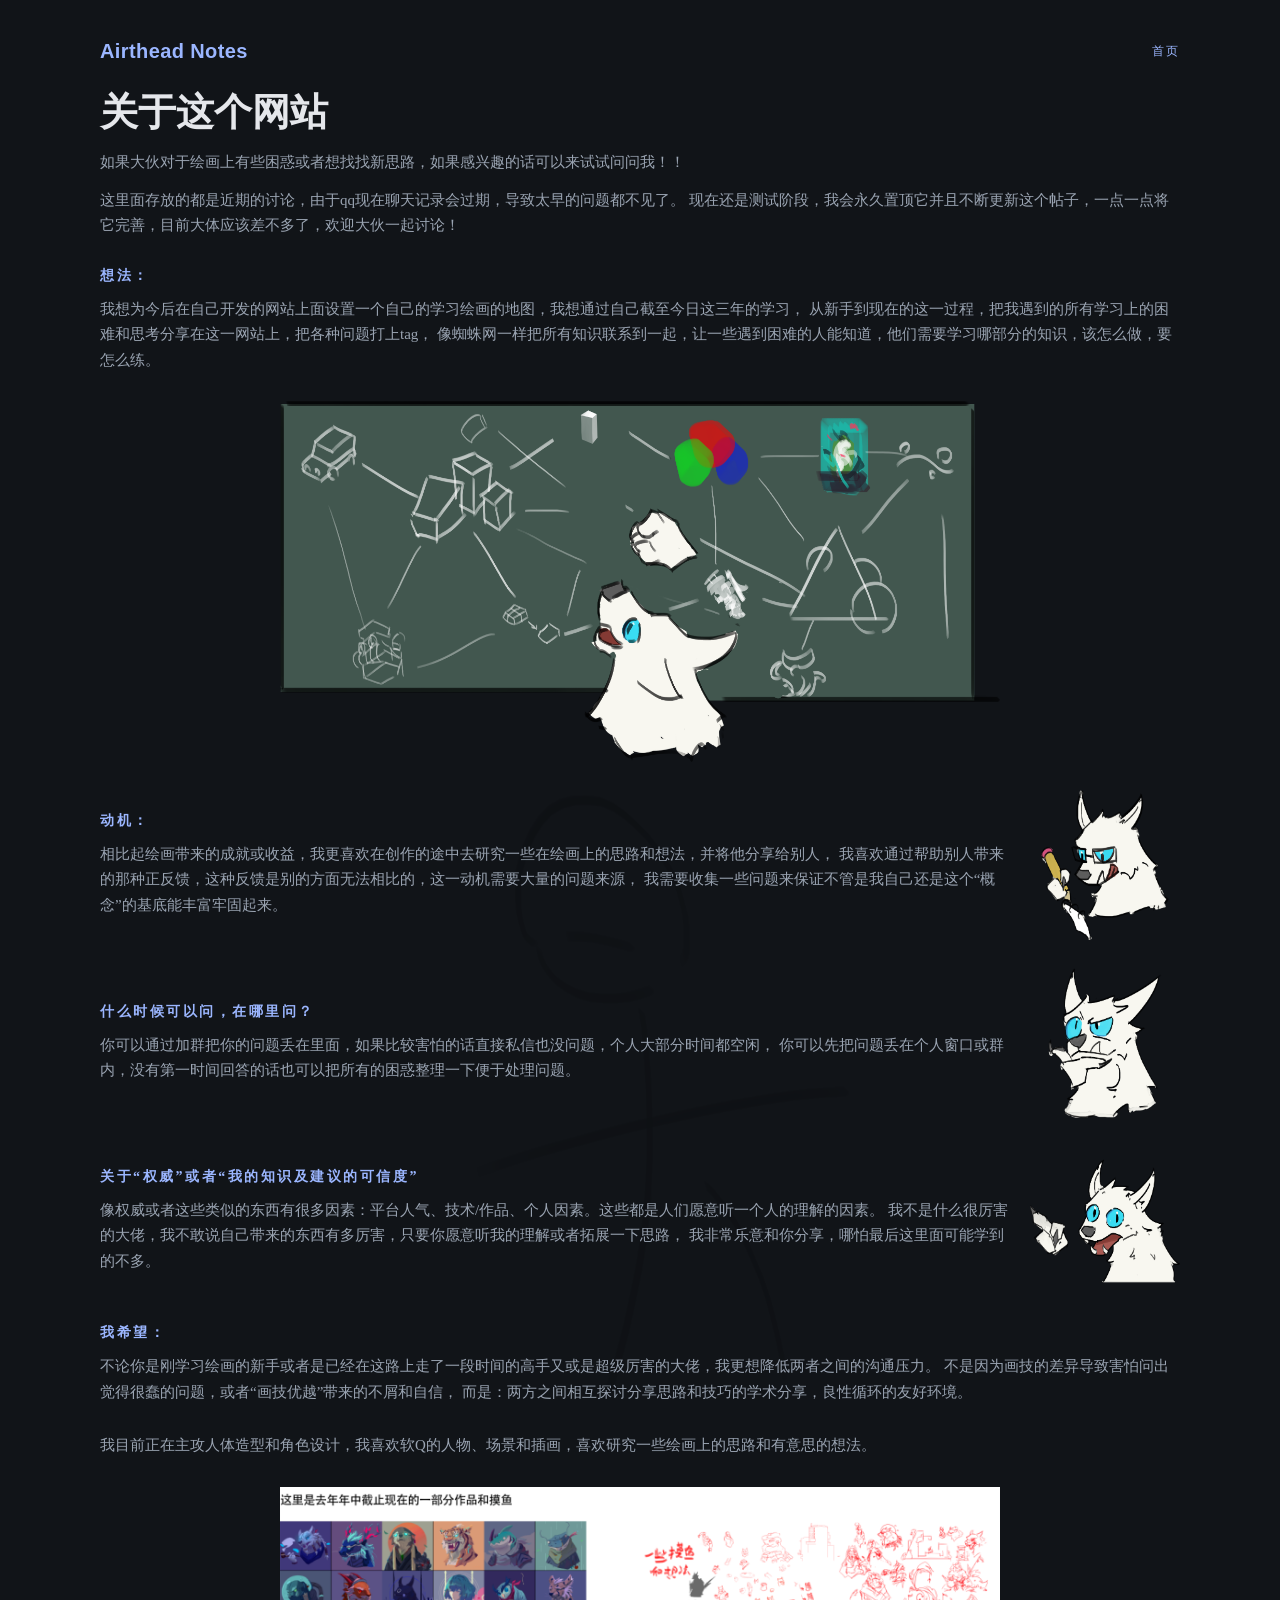
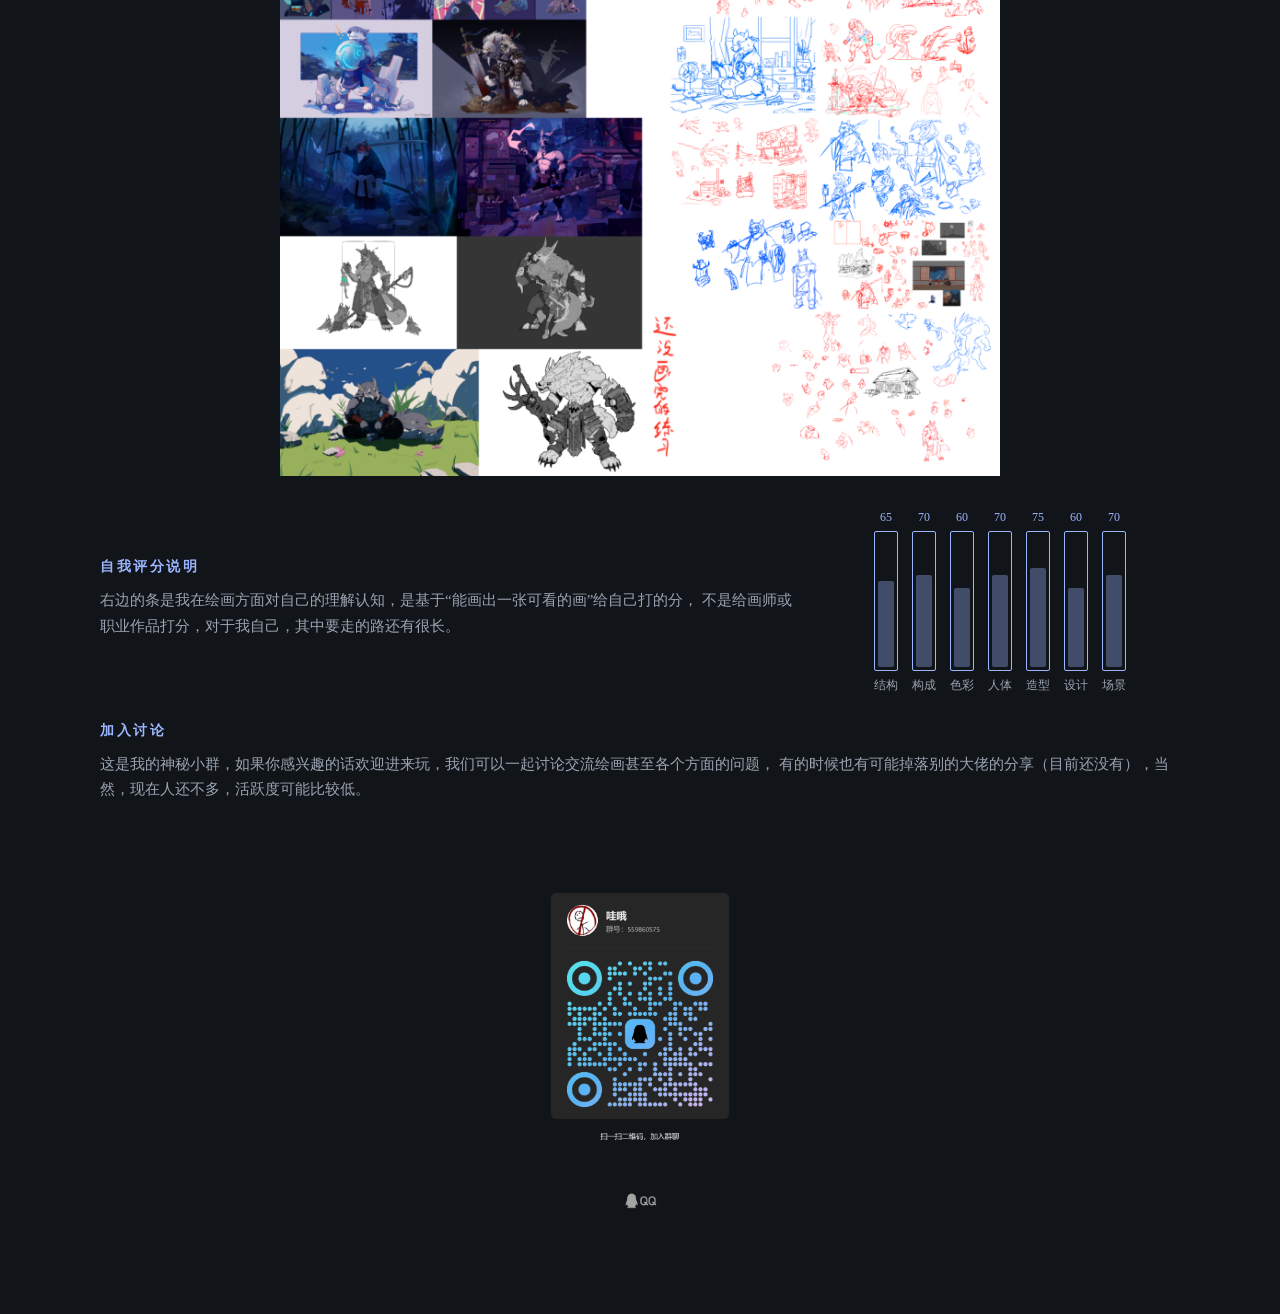
==== commit 1f397a1a: "对齐部分元素" ====
--- a/pages/about/index.html
+++ b/pages/about/index.html
@@ -58,13 +58,13 @@
       margin: 0 auto;
     }
 
-    .about-split {
-      display: grid;
-      grid-template-columns: 1fr auto;
-      gap: 20px;
-      align-items: start;
-      margin-bottom: 28px;
-    }
+      .about-split {
+        display: grid;
+        grid-template-columns: 1fr auto;
+        gap: 20px;
+        align-items: center;
+        margin-bottom: 28px;
+      }
 
     .about-split .about-section {
       margin-bottom: 0;
@@ -107,6 +107,28 @@
       justify-content: center;
       gap: 14px;
       padding-top: 6px;
+    }
+
+    .about-rating {
+      display: grid;
+      grid-template-columns: 1fr auto;
+      gap: 20px;
+      align-items: center;
+      margin-bottom: 28px;
+    }
+
+    .about-rating .about-section {
+      margin-bottom: 0;
+    }
+
+    @media (max-width: 720px) {
+      .about-rating {
+        grid-template-columns: 1fr;
+      }
+
+      .about-rating .rating-chart {
+        justify-self: center;
+      }
     }
 
     .rating-item {
@@ -239,7 +261,7 @@
       <img class="zoomable" src="./img/006.png" alt="目前关注方向展示" data-zoom="./img/006.png" />
     </figure>
 
-    <div class="about-split">
+    <div class="about-rating">
       <section class="about-section">
         <h2>自我评分说明</h2>
         <p>
@@ -326,4 +348,4 @@
   </script>
 </body>
 
-</html>+</html>
--- a/assets/styles/common.css
+++ b/assets/styles/common.css
@@ -42,6 +42,7 @@
   justify-content: center;
   z-index: 999;
   padding: 24px;
+  touch-action: none;
 }
 
 .image-viewer.is-open {
@@ -54,10 +55,27 @@
   width: auto;
   height: auto;
   display: block;
+  transform-origin: center;
+  touch-action: none;
+  user-select: none;
+  cursor: zoom-in;
 }
 
 .zoomable {
   cursor: zoom-in;
+}
+
+.image-viewer.is-zoomed img {
+  cursor: grab;
+}
+
+.image-viewer.is-zoomed img:active {
+  cursor: grabbing;
+}
+
+html.viewer-open,
+body.viewer-open {
+  overflow: hidden;
 }
 
 /* 通用响应式：小屏留白收紧 */
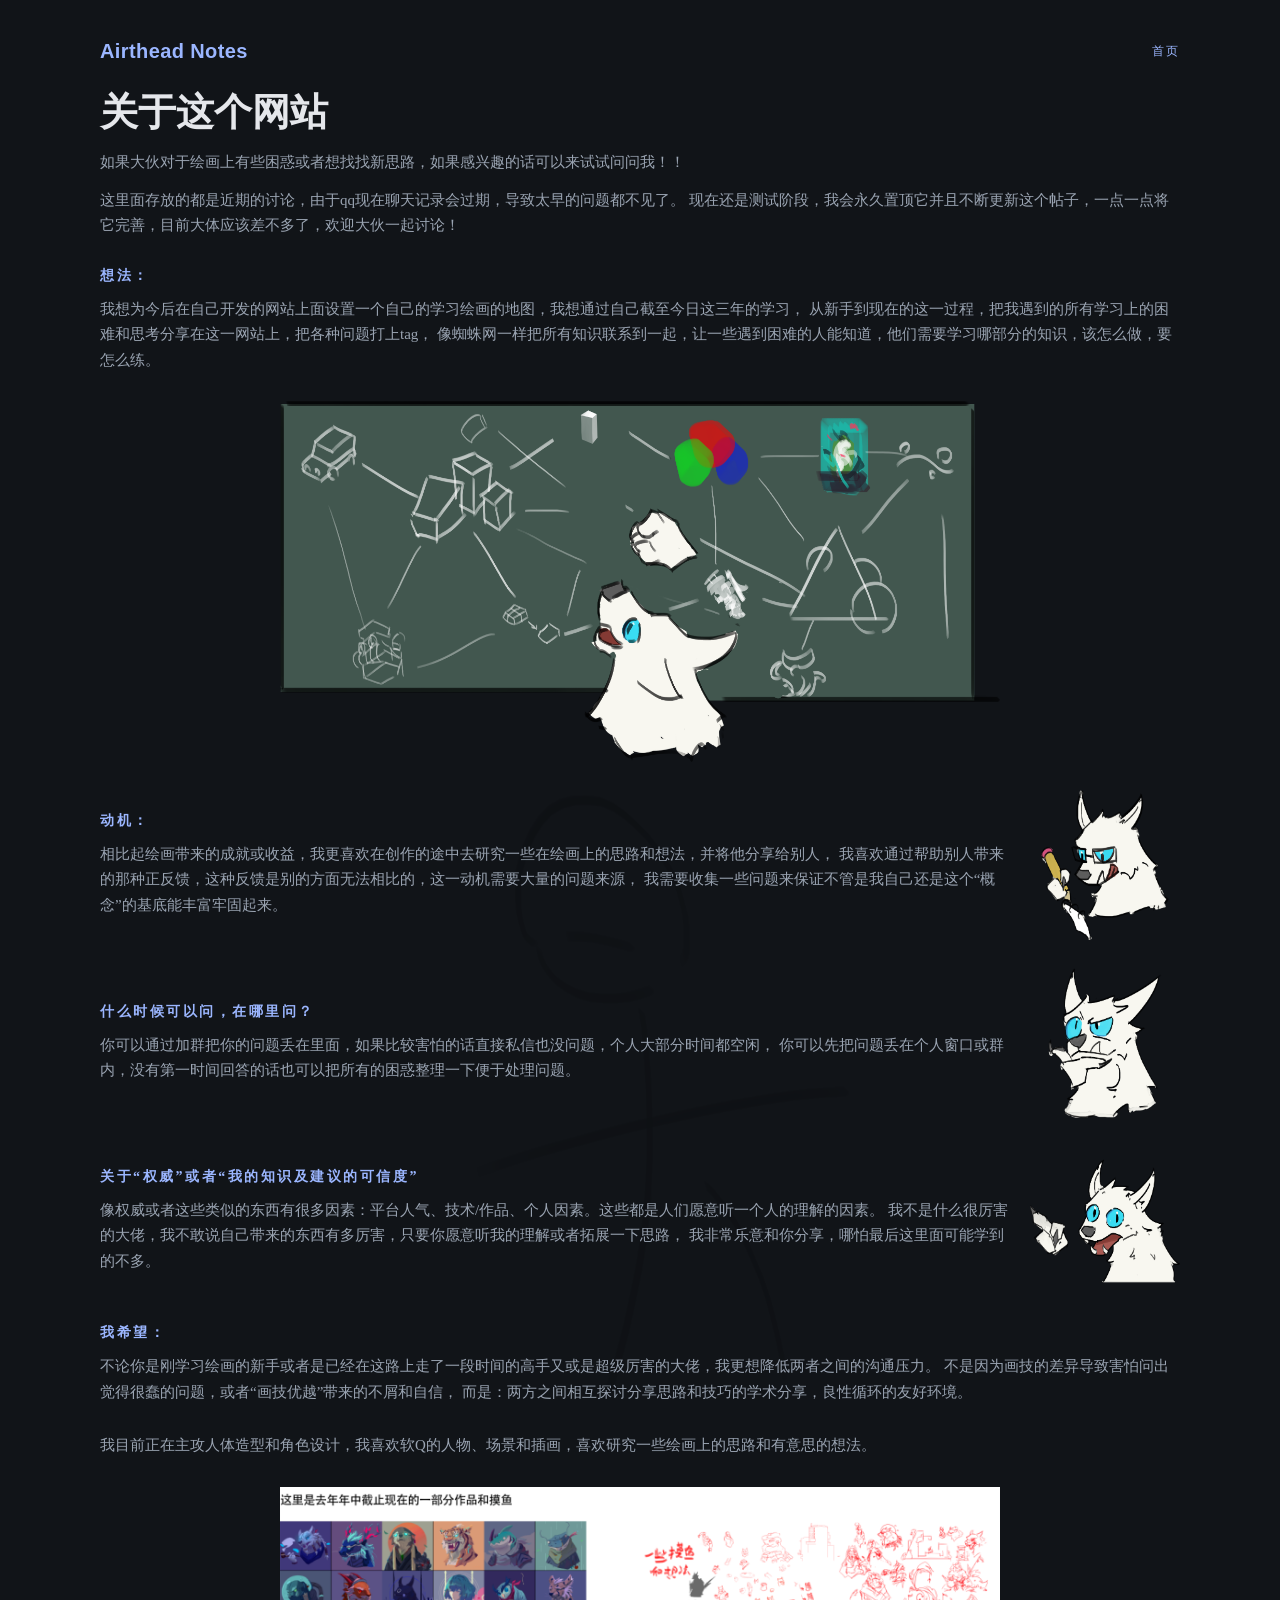
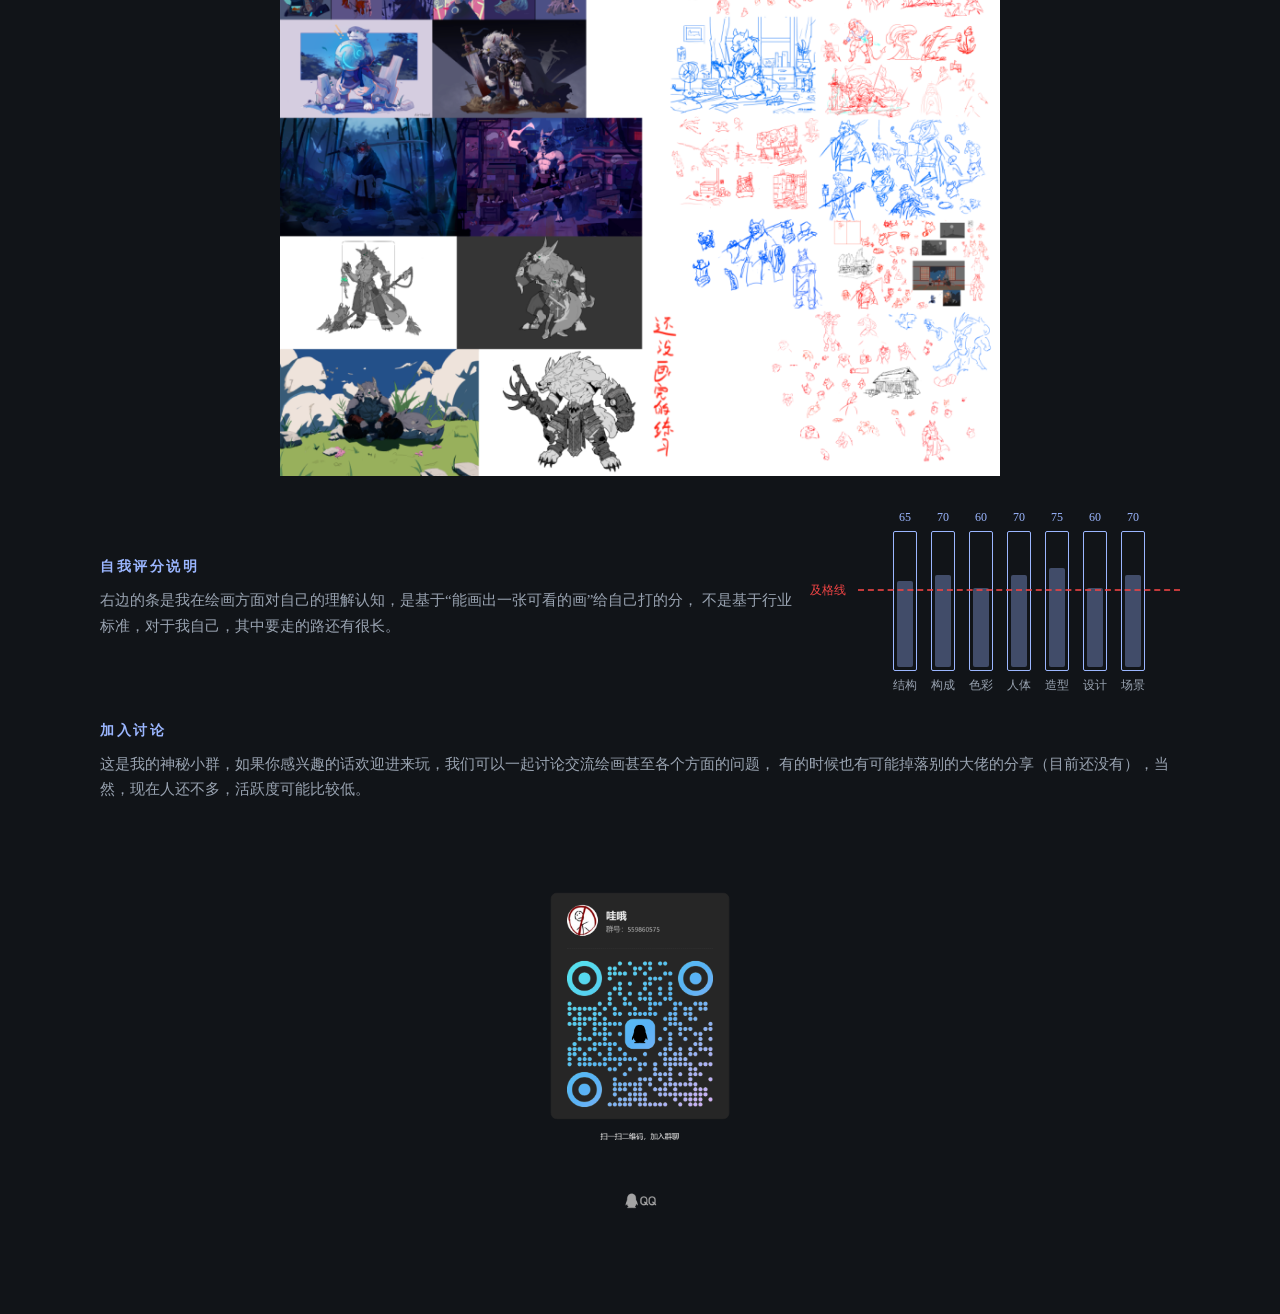
==== commit 385345cb: "修改部分描述细节" ====
--- a/pages/about/index.html
+++ b/pages/about/index.html
@@ -107,6 +107,8 @@
       justify-content: center;
       gap: 14px;
       padding-top: 6px;
+      padding-left: 38px;
+      position: relative;
     }
 
     .about-rating {
@@ -159,6 +161,27 @@
       height: calc(var(--value) * 1%);
       background: color-mix(in srgb, var(--sage) 35%, transparent);
       border-radius: 2px;
+    }
+
+    .rating-pass-line {
+      position: absolute;
+      left: 38px;
+      right: 0;
+      top: 45%;
+      border-top: 2px dashed rgba(239, 68, 68, 0.8);
+      pointer-events: none;
+    }
+
+    .rating-pass-line span {
+      position: absolute;
+      right: 100%;
+      margin-right: 8px;
+      top: -9px;
+      font-size: 12px;
+      color: #ef4444;
+      white-space: nowrap;
+      background: var(--bg);
+      padding: 0 4px;
     }
   </style>
 </head>
@@ -266,11 +289,12 @@
         <h2>自我评分说明</h2>
         <p>
           右边的条是我在绘画方面对自己的理解认知，是基于“能画出一张可看的画”给自己打的分，
-          不是给画师或职业作品打分，对于我自己，其中要走的路还有很长。
+          不是基于行业标准，对于我自己，其中要走的路还有很长。
         </p>
       </section>
 
       <div class="rating-chart" aria-label="自我评分条形图">
+        <div class="rating-pass-line"><span>及格线</span></div>
         <div class="rating-item" style="--value: 65">
           <span class="rating-value">65</span>
           <div class="rating-bar">
